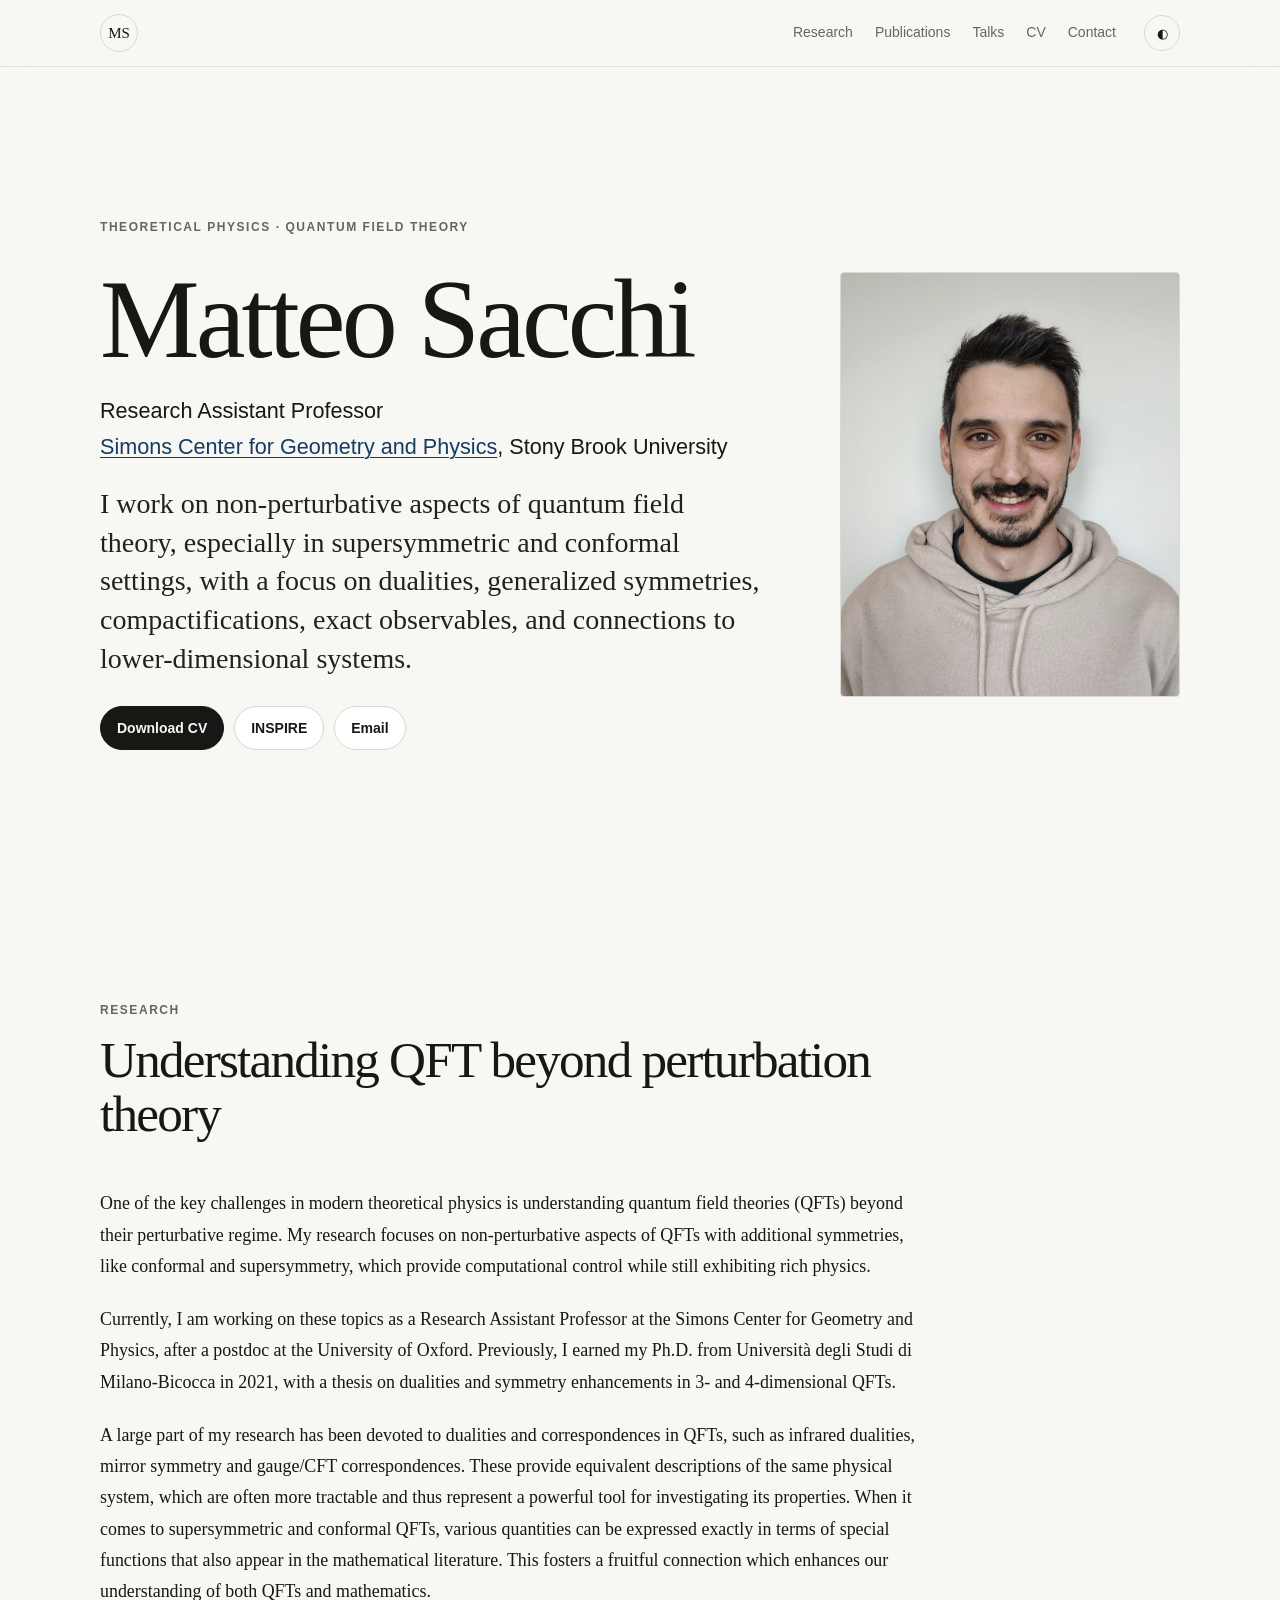
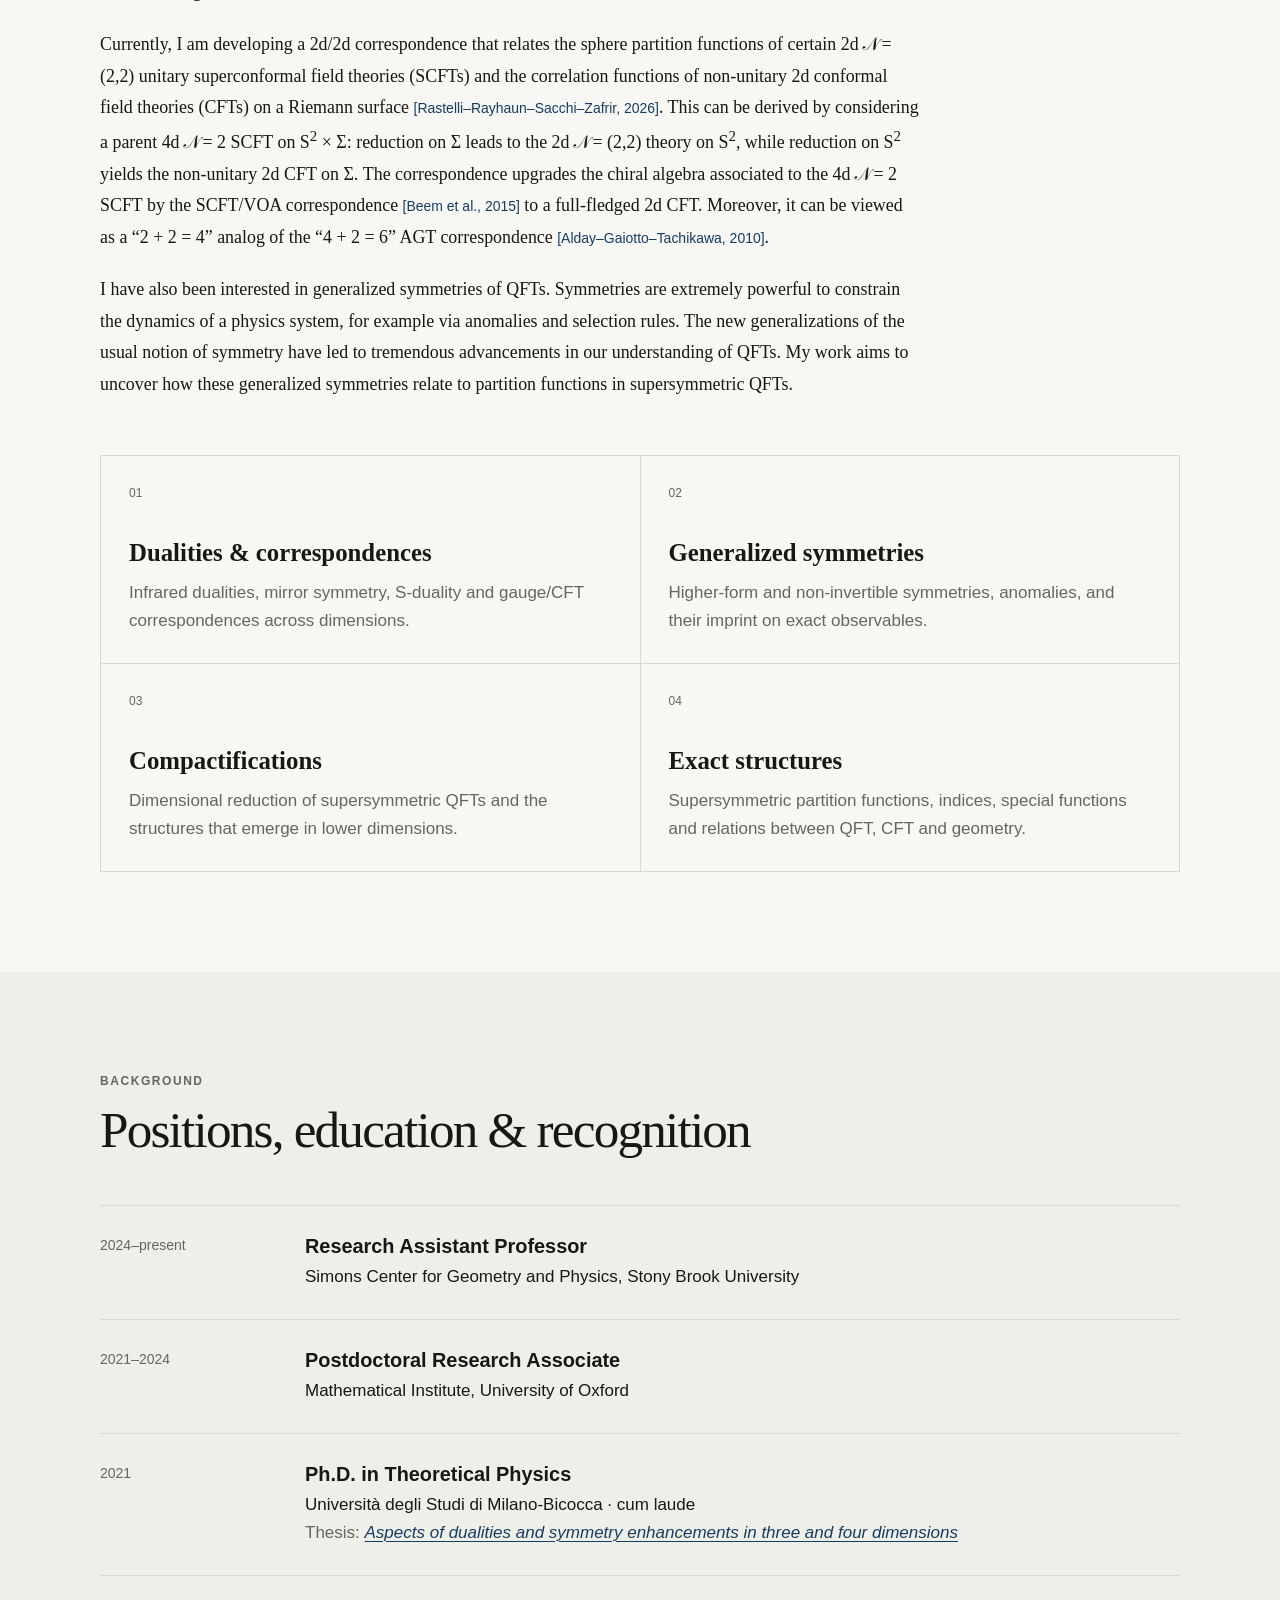
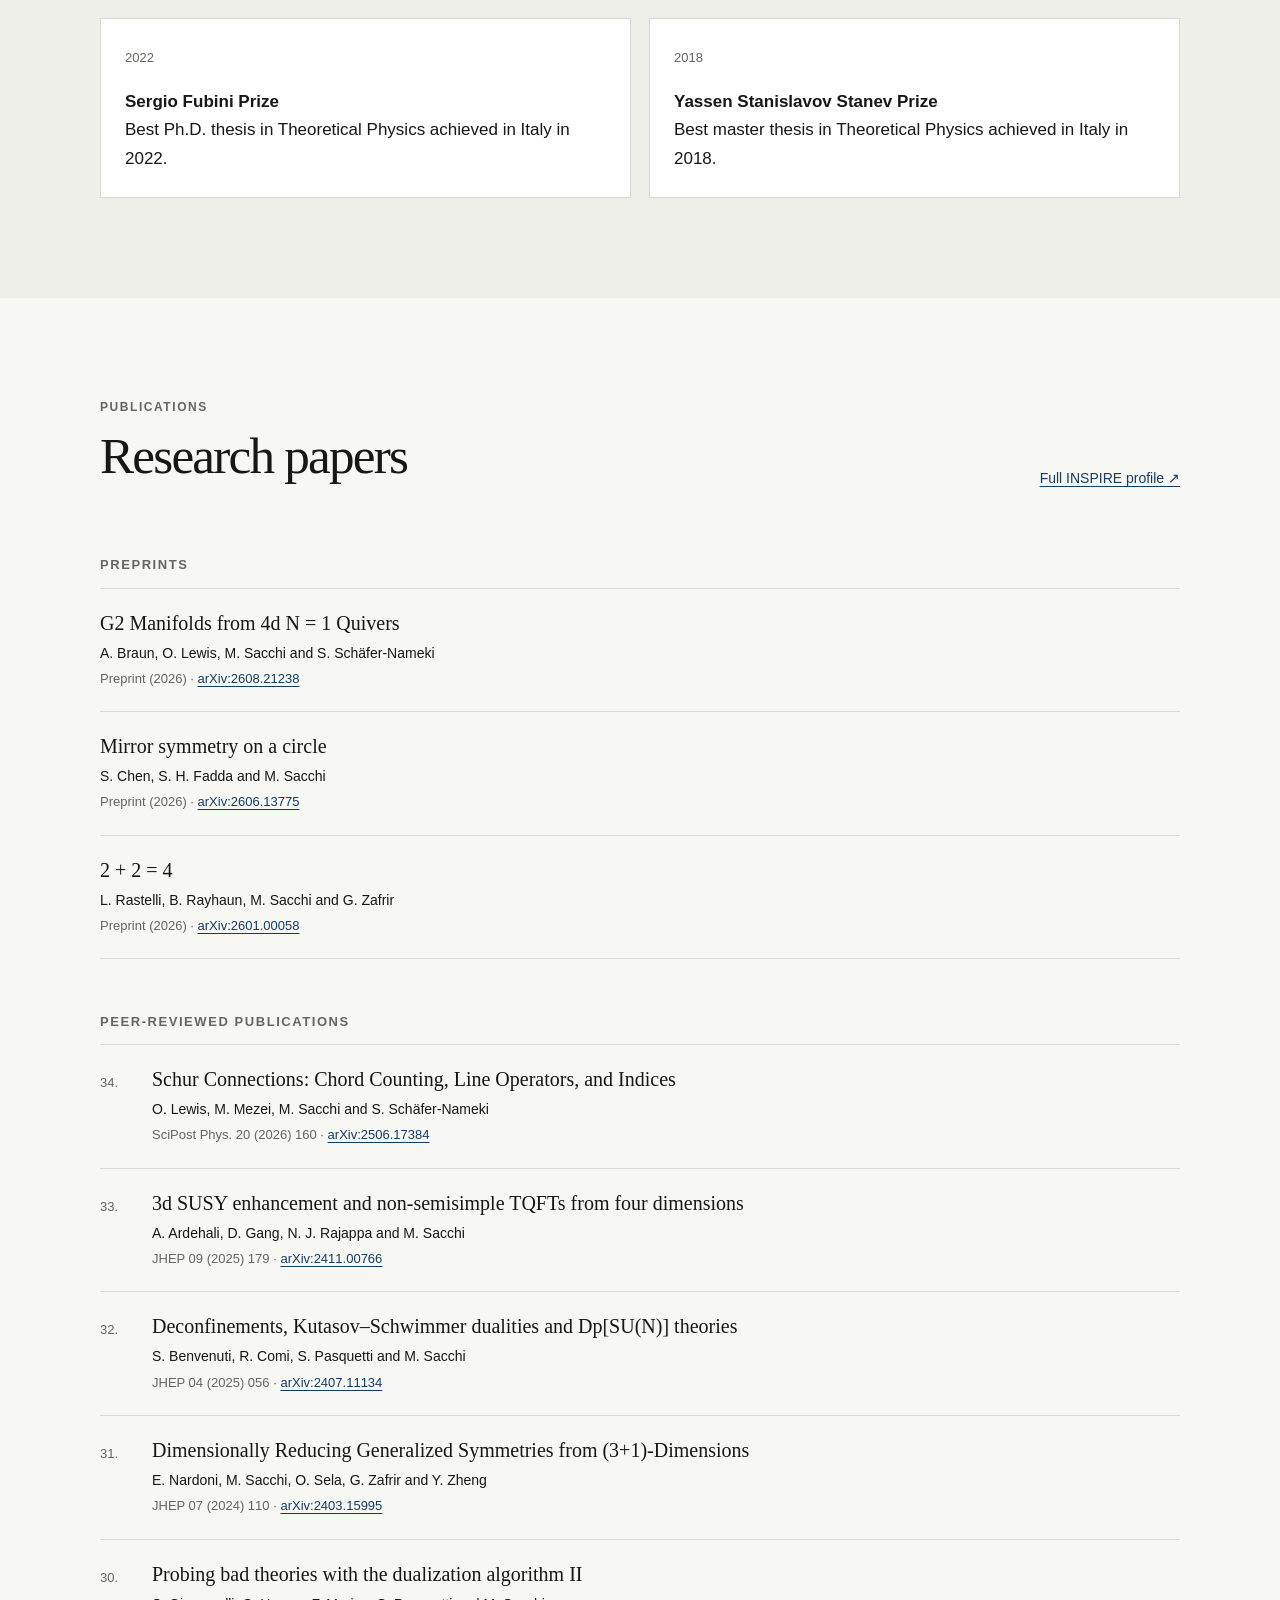
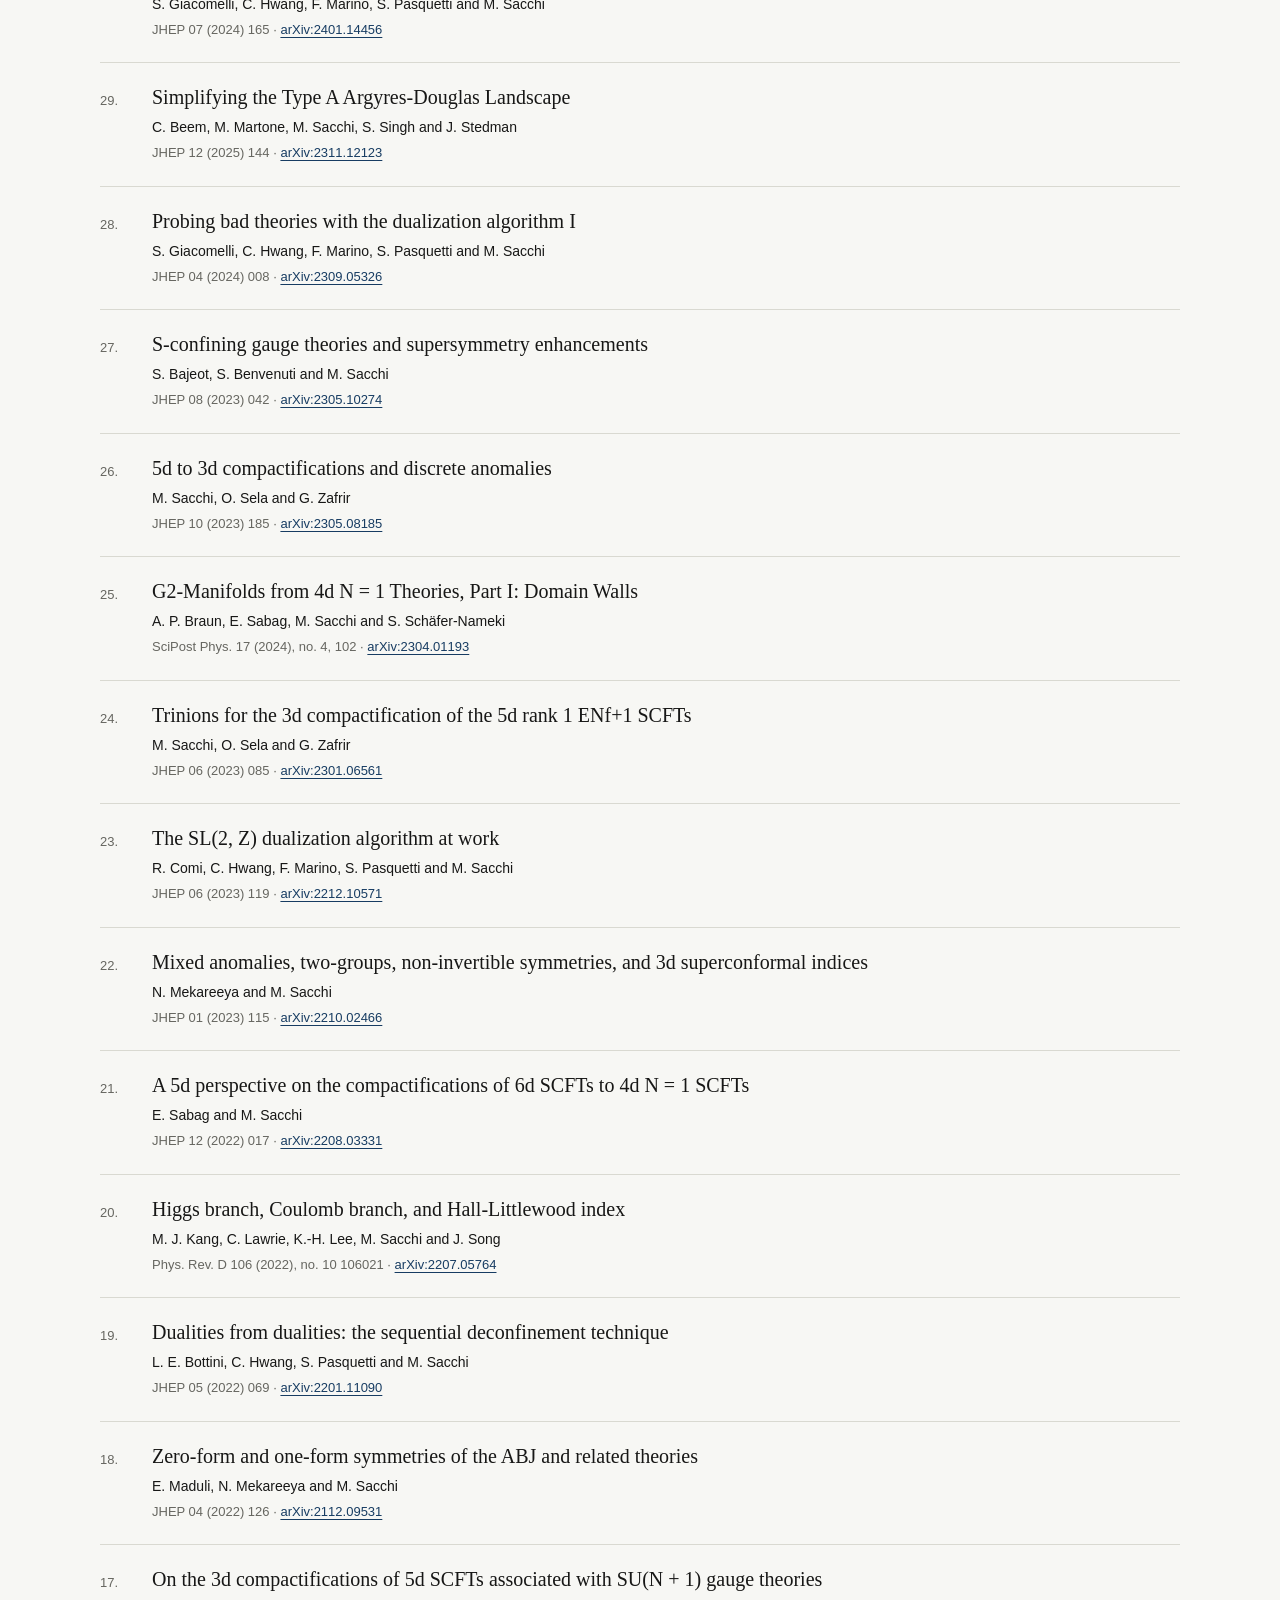
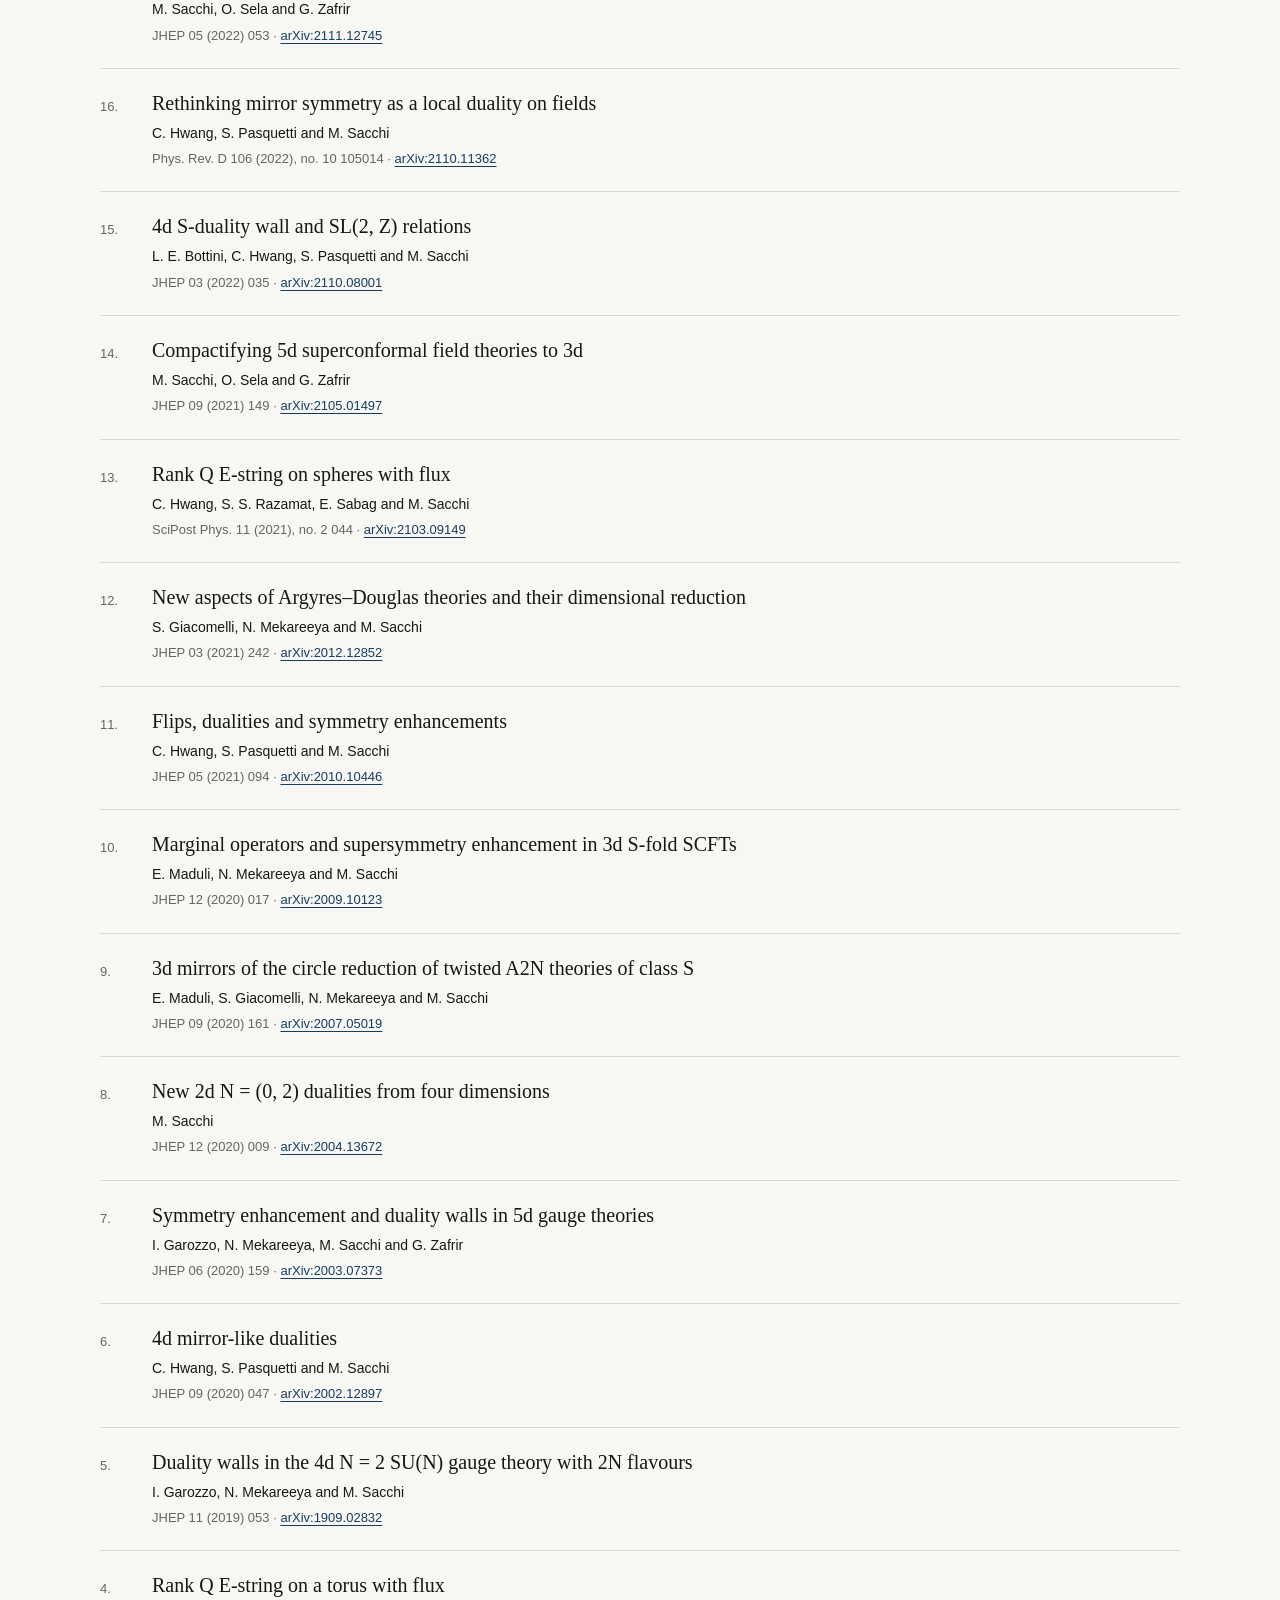
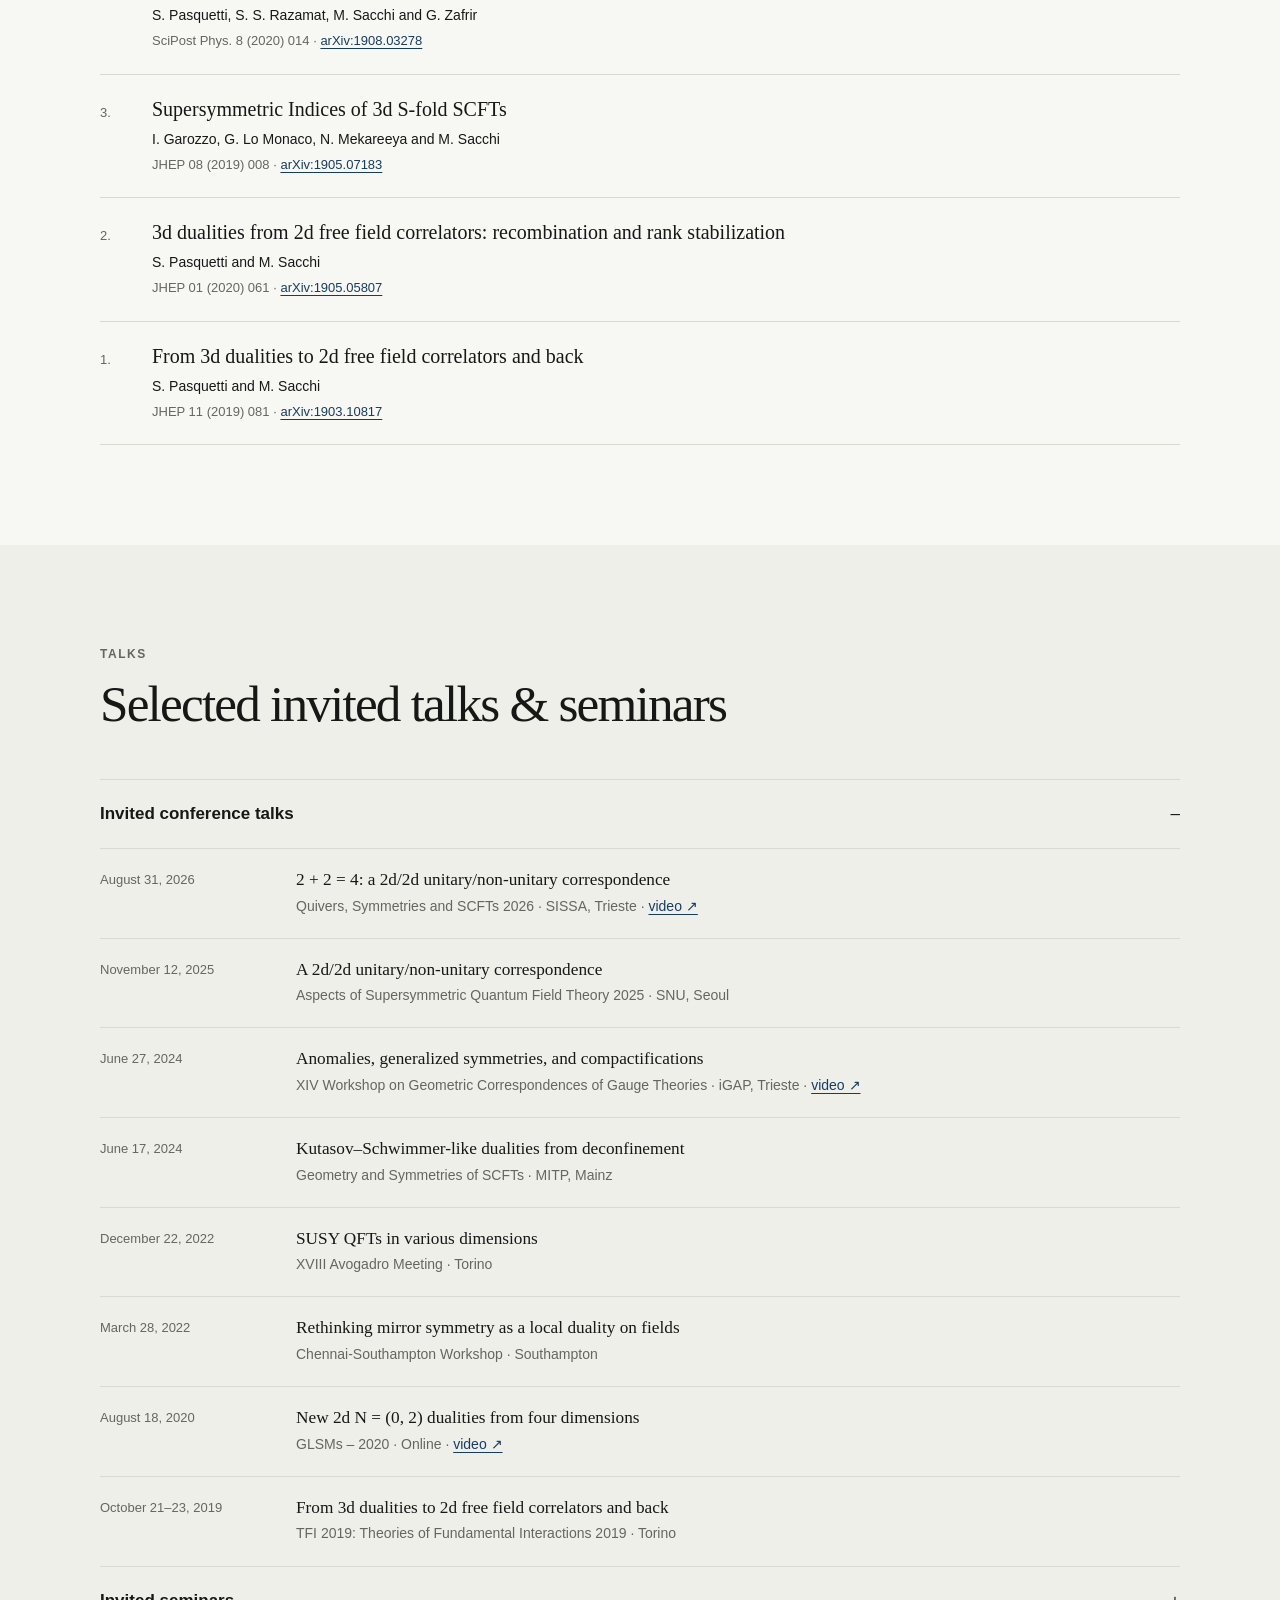
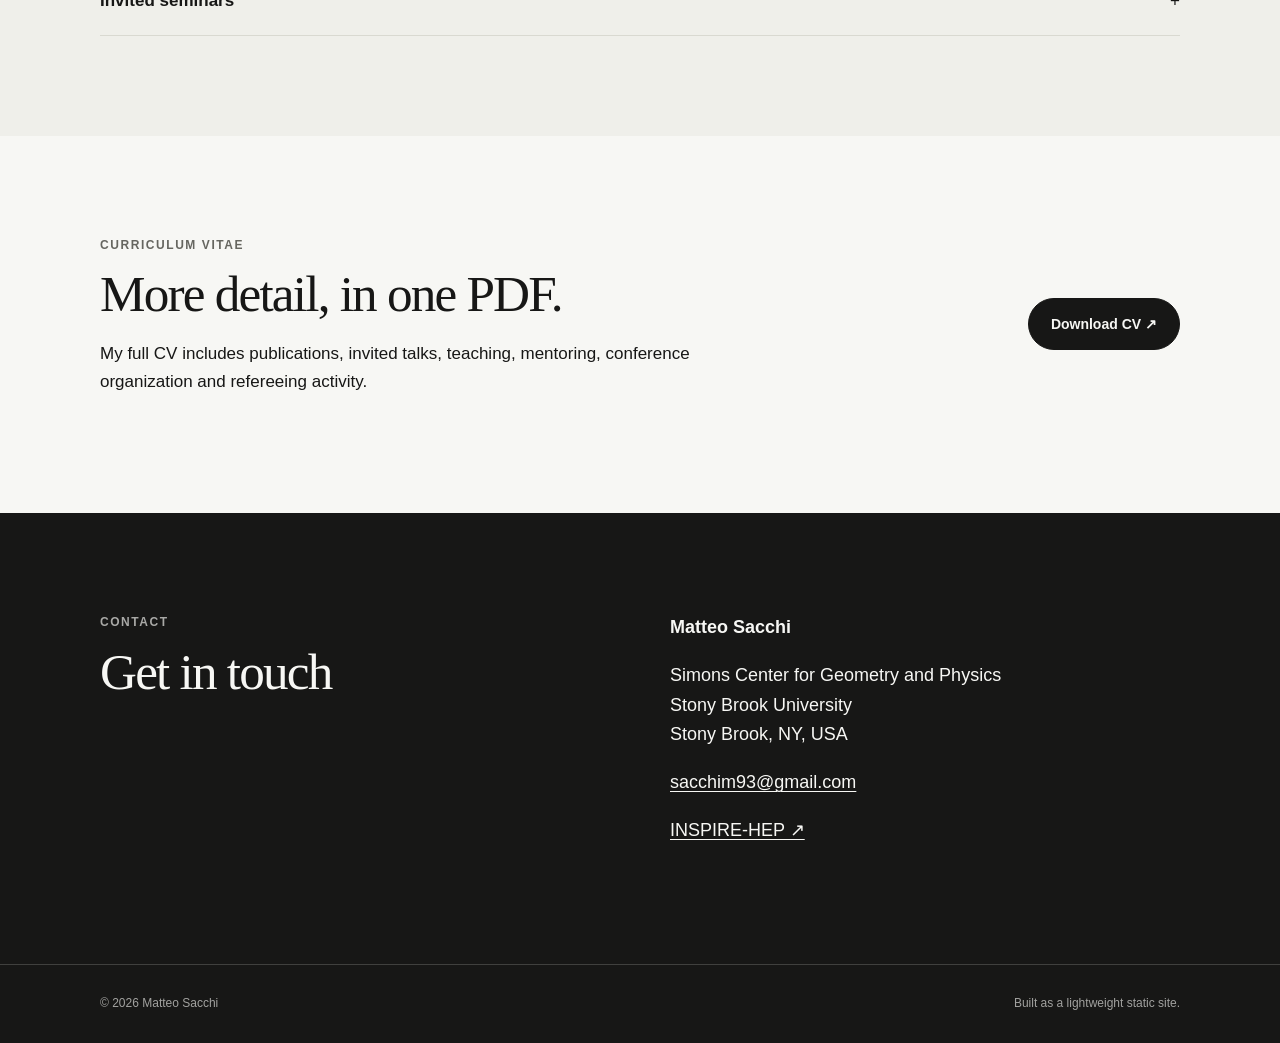
==== index.html @ aa6cbbdb "Initial website" ====
<!doctype html>
<html lang="en">
<head>
  <meta charset="utf-8">
  <meta name="viewport" content="width=device-width, initial-scale=1">
  <meta name="description" content="Matteo Sacchi — theoretical physicist working on supersymmetric quantum field theory, dualities, generalized symmetries, compactifications and exact observables.">
  <meta name="author" content="Matteo Sacchi">
  <meta name="color-scheme" content="light dark">
  <title>Matteo Sacchi — Theoretical Physics</title>
  <link rel="stylesheet" href="styles.css">
</head>
<body>
  <header class="site-header">
    <div class="nav-wrap">
      <a class="brand" href="#top" aria-label="Matteo Sacchi home">MS</a>
      <nav aria-label="Main navigation">
        <a href="#research">Research</a>
        <a href="#publications">Publications</a>
        <a href="#talks">Talks</a>
        <a href="#cv">CV</a>
        <a href="#contact">Contact</a>
      </nav>
      <button class="theme-toggle" id="theme-toggle" aria-label="Toggle color theme" title="Toggle color theme">◐</button>
    </div>
  </header>

  <main id="top">
    <section class="hero container">
      <div class="hero-copy">
        <div class="eyebrow">Theoretical Physics · Quantum Field Theory</div>
        <h1>Matteo Sacchi</h1>
        <p class="hero-role">Research Assistant Professor<br>
          <a href="https://scgp.stonybrook.edu/" target="_blank" rel="noopener">Simons Center for Geometry and Physics</a>,
          Stony Brook University
        </p>
        <p class="hero-intro">
          I work on non-perturbative aspects of quantum field theory, especially in supersymmetric and conformal settings,
          with a focus on dualities, generalized symmetries, compactifications, exact observables, and connections to
          lower-dimensional systems.
        </p>
        <div class="hero-links">
          <a class="button primary" href="Matteo_Sacchi_CV.pdf">Download CV</a>
          <a class="button" href="https://inspirehep.net/authors/1727152" target="_blank" rel="noopener">INSPIRE</a>
          <a class="button" href="mailto:sacchim93@gmail.com">Email</a>
        </div>
      </div>
      <figure class="hero-portrait">
        <img src="matteo-sacchi.jpg" alt="Portrait of Matteo Sacchi">
      </figure>
    </section>

    <section id="research" class="section container">
      <div class="section-heading">
        <p class="kicker">Research</p>
        <h2>Understanding QFT beyond perturbation theory</h2>
      </div>

      <div class="research-statement prose">
        <p>
          One of the key challenges in modern theoretical physics is understanding quantum field theories (QFTs)
          beyond their perturbative regime. My research focuses on non-perturbative aspects of QFTs with additional
          symmetries, like conformal and supersymmetry, which provide computational control while still exhibiting rich physics.
        </p>
        <p>
          Currently, I am working on these topics as a Research Assistant Professor at the Simons Center for Geometry
          and Physics, after a postdoc at the University of Oxford. Previously, I earned my Ph.D. from Università degli
          Studi di Milano-Bicocca in 2021, with a thesis on dualities and symmetry enhancements in 3- and 4-dimensional QFTs.
        </p>
        <p>
          A large part of my research has been devoted to dualities and correspondences in QFTs, such as infrared
          dualities, mirror symmetry and gauge/CFT correspondences. These provide equivalent descriptions of the same
          physical system, which are often more tractable and thus represent a powerful tool for investigating its
          properties. When it comes to supersymmetric and conformal QFTs, various quantities can be expressed exactly
          in terms of special functions that also appear in the mathematical literature. This fosters a fruitful
          connection which enhances our understanding of both QFTs and mathematics.
        </p>
        <p>
          Currently, I am developing a 2d/2d correspondence that relates the sphere partition functions of certain
          2d 𝒩 = (2,2) unitary superconformal field theories (SCFTs) and the correlation functions of non-unitary 2d
          conformal field theories (CFTs) on a Riemann surface
          <a class="citation" href="https://arxiv.org/abs/2601.00058" target="_blank" rel="noopener">[Rastelli–Rayhaun–Sacchi–Zafrir, 2026]</a>.
          This can be derived by considering a parent 4d 𝒩 = 2 SCFT on S<sup>2</sup> × Σ: reduction on Σ leads to the
          2d 𝒩 = (2,2) theory on S<sup>2</sup>, while reduction on S<sup>2</sup> yields the non-unitary 2d CFT on Σ.
          The correspondence upgrades the chiral algebra associated to the 4d 𝒩 = 2 SCFT by the SCFT/VOA correspondence
          <a class="citation" href="https://arxiv.org/abs/1312.5344" target="_blank" rel="noopener">[Beem et al., 2015]</a>
          to a full-fledged 2d CFT. Moreover, it can be viewed as a “2 + 2 = 4” analog of the “4 + 2 = 6” AGT correspondence
          <a class="citation" href="https://arxiv.org/abs/0906.3219" target="_blank" rel="noopener">[Alday–Gaiotto–Tachikawa, 2010]</a>.
        </p>
        <p>
          I have also been interested in generalized symmetries of QFTs. Symmetries are extremely powerful
          to constrain the dynamics of a physics system, for example via anomalies and selection rules. The new
          generalizations of the usual notion of symmetry have led to tremendous advancements in our understanding of
          QFTs. My work aims to uncover how these generalized symmetries relate to partition functions in supersymmetric QFTs.
        </p>
      </div>

      <div class="topic-grid">
        <article class="topic">
          <span class="topic-index">01</span>
          <h3>Dualities & correspondences</h3>
          <p>Infrared dualities, mirror symmetry, S-duality and gauge/CFT correspondences across dimensions.</p>
        </article>
        <article class="topic">
          <span class="topic-index">02</span>
          <h3>Generalized symmetries</h3>
          <p>Higher-form and non-invertible symmetries, anomalies, and their imprint on exact observables.</p>
        </article>
        <article class="topic">
          <span class="topic-index">03</span>
          <h3>Compactifications</h3>
          <p>Dimensional reduction of supersymmetric QFTs and the structures that emerge in lower dimensions.</p>
        </article>
        <article class="topic">
          <span class="topic-index">04</span>
          <h3>Exact structures</h3>
          <p>Supersymmetric partition functions, indices, special functions and relations between QFT, CFT and geometry.</p>
        </article>
      </div>
    </section>

    <section class="section alt">
      <div class="container">
        <div class="section-heading">
          <p class="kicker">Background</p>
          <h2>Positions, education & recognition</h2>
        </div>

        <div class="timeline">
          <article class="timeline-item">
            <div class="timeline-year">2024–present</div>
            <div>
              <h3>Research Assistant Professor</h3>
              <p>Simons Center for Geometry and Physics, Stony Brook University</p>
            </div>
          </article>
          <article class="timeline-item">
            <div class="timeline-year">2021–2024</div>
            <div>
              <h3>Postdoctoral Research Associate</h3>
              <p>Mathematical Institute, University of Oxford</p>
            </div>
          </article>
          <article class="timeline-item">
            <div class="timeline-year">2021</div>
            <div>
              <h3>Ph.D. in Theoretical Physics</h3>
              <p>Università degli Studi di Milano-Bicocca · cum laude</p>
              <p class="muted">Thesis: <a href="https://boa.unimib.it/handle/10281/364170" target="_blank" rel="noopener"><em>Aspects of dualities and symmetry enhancements in three and four dimensions</em></a></p>
            </div>
          </article>
        </div>

        <div class="awards">
          <article>
            <span>2022</span>
            <p><strong>Sergio Fubini Prize</strong><br>Best Ph.D. thesis in Theoretical Physics achieved in Italy in 2022.</p>
          </article>
          <article>
            <span>2018</span>
            <p><strong>Yassen Stanislavov Stanev Prize</strong><br>Best master thesis in Theoretical Physics achieved in Italy in 2018.</p>
          </article>
        </div>
      </div>
    </section>

    <section id="publications" class="section container">
      <div class="section-heading row-heading">
        <div>
          <p class="kicker">Publications</p>
          <h2>Research papers</h2>
        </div>
        <a class="text-link" href="https://inspirehep.net/authors/1727152" target="_blank" rel="noopener">Full INSPIRE profile ↗</a>
      </div>

      <h3 class="group-title">Preprints</h3>
      <div class="publication-list preprints">
        
        <article class="publication">
          
          <div class="pub-body">
            <h3><a href="https://arxiv.org/abs/2608.21238" target="_blank" rel="noopener">G2 Manifolds from 4d N = 1 Quivers</a></h3>
            <p class="authors">A. Braun, O. Lewis, M. Sacchi and S. Schäfer-Nameki</p>
            <p class="pub-meta">Preprint (2026) · <a href="https://arxiv.org/abs/2608.21238" target="_blank" rel="noopener">arXiv:2608.21238</a></p>
          </div>
        </article>

        <article class="publication">
          
          <div class="pub-body">
            <h3><a href="https://arxiv.org/abs/2606.13775" target="_blank" rel="noopener">Mirror symmetry on a circle</a></h3>
            <p class="authors">S. Chen, S. H. Fadda and M. Sacchi</p>
            <p class="pub-meta">Preprint (2026) · <a href="https://arxiv.org/abs/2606.13775" target="_blank" rel="noopener">arXiv:2606.13775</a></p>
          </div>
        </article>

        <article class="publication">
          
          <div class="pub-body">
            <h3><a href="https://arxiv.org/abs/2601.00058" target="_blank" rel="noopener">2 + 2 = 4</a></h3>
            <p class="authors">L. Rastelli, B. Rayhaun, M. Sacchi and G. Zafrir</p>
            <p class="pub-meta">Preprint (2026) · <a href="https://arxiv.org/abs/2601.00058" target="_blank" rel="noopener">arXiv:2601.00058</a></p>
          </div>
        </article>
      </div>

      <h3 class="group-title">Peer-reviewed publications</h3>
      <div class="publication-list">
        
        <article class="publication">
          <span class="pub-number">34.</span>
          <div class="pub-body">
            <h3><a href="https://arxiv.org/abs/2506.17384" target="_blank" rel="noopener">Schur Connections: Chord Counting, Line Operators, and Indices</a></h3>
            <p class="authors">O. Lewis, M. Mezei, M. Sacchi and S. Schäfer-Nameki</p>
            <p class="pub-meta">SciPost Phys. 20 (2026) 160 · <a href="https://arxiv.org/abs/2506.17384" target="_blank" rel="noopener">arXiv:2506.17384</a></p>
          </div>
        </article>

        <article class="publication">
          <span class="pub-number">33.</span>
          <div class="pub-body">
            <h3><a href="https://arxiv.org/abs/2411.00766" target="_blank" rel="noopener">3d SUSY enhancement and non-semisimple TQFTs from four dimensions</a></h3>
            <p class="authors">A. Ardehali, D. Gang, N. J. Rajappa and M. Sacchi</p>
            <p class="pub-meta">JHEP 09 (2025) 179 · <a href="https://arxiv.org/abs/2411.00766" target="_blank" rel="noopener">arXiv:2411.00766</a></p>
          </div>
        </article>

        <article class="publication">
          <span class="pub-number">32.</span>
          <div class="pub-body">
            <h3><a href="https://arxiv.org/abs/2407.11134" target="_blank" rel="noopener">Deconfinements, Kutasov–Schwimmer dualities and Dp[SU(N)] theories</a></h3>
            <p class="authors">S. Benvenuti, R. Comi, S. Pasquetti and M. Sacchi</p>
            <p class="pub-meta">JHEP 04 (2025) 056 · <a href="https://arxiv.org/abs/2407.11134" target="_blank" rel="noopener">arXiv:2407.11134</a></p>
          </div>
        </article>

        <article class="publication">
          <span class="pub-number">31.</span>
          <div class="pub-body">
            <h3><a href="https://arxiv.org/abs/2403.15995" target="_blank" rel="noopener">Dimensionally Reducing Generalized Symmetries from (3+1)-Dimensions</a></h3>
            <p class="authors">E. Nardoni, M. Sacchi, O. Sela, G. Zafrir and Y. Zheng</p>
            <p class="pub-meta">JHEP 07 (2024) 110 · <a href="https://arxiv.org/abs/2403.15995" target="_blank" rel="noopener">arXiv:2403.15995</a></p>
          </div>
        </article>

        <article class="publication">
          <span class="pub-number">30.</span>
          <div class="pub-body">
            <h3><a href="https://arxiv.org/abs/2401.14456" target="_blank" rel="noopener">Probing bad theories with the dualization algorithm II</a></h3>
            <p class="authors">S. Giacomelli, C. Hwang, F. Marino, S. Pasquetti and M. Sacchi</p>
            <p class="pub-meta">JHEP 07 (2024) 165 · <a href="https://arxiv.org/abs/2401.14456" target="_blank" rel="noopener">arXiv:2401.14456</a></p>
          </div>
        </article>

        <article class="publication">
          <span class="pub-number">29.</span>
          <div class="pub-body">
            <h3><a href="https://arxiv.org/abs/2311.12123" target="_blank" rel="noopener">Simplifying the Type A Argyres-Douglas Landscape</a></h3>
            <p class="authors">C. Beem, M. Martone, M. Sacchi, S. Singh and J. Stedman</p>
            <p class="pub-meta">JHEP 12 (2025) 144 · <a href="https://arxiv.org/abs/2311.12123" target="_blank" rel="noopener">arXiv:2311.12123</a></p>
          </div>
        </article>

        <article class="publication">
          <span class="pub-number">28.</span>
          <div class="pub-body">
            <h3><a href="https://arxiv.org/abs/2309.05326" target="_blank" rel="noopener">Probing bad theories with the dualization algorithm I</a></h3>
            <p class="authors">S. Giacomelli, C. Hwang, F. Marino, S. Pasquetti and M. Sacchi</p>
            <p class="pub-meta">JHEP 04 (2024) 008 · <a href="https://arxiv.org/abs/2309.05326" target="_blank" rel="noopener">arXiv:2309.05326</a></p>
          </div>
        </article>

        <article class="publication">
          <span class="pub-number">27.</span>
          <div class="pub-body">
            <h3><a href="https://arxiv.org/abs/2305.10274" target="_blank" rel="noopener">S-confining gauge theories and supersymmetry enhancements</a></h3>
            <p class="authors">S. Bajeot, S. Benvenuti and M. Sacchi</p>
            <p class="pub-meta">JHEP 08 (2023) 042 · <a href="https://arxiv.org/abs/2305.10274" target="_blank" rel="noopener">arXiv:2305.10274</a></p>
          </div>
        </article>

        <article class="publication">
          <span class="pub-number">26.</span>
          <div class="pub-body">
            <h3><a href="https://arxiv.org/abs/2305.08185" target="_blank" rel="noopener">5d to 3d compactifications and discrete anomalies</a></h3>
            <p class="authors">M. Sacchi, O. Sela and G. Zafrir</p>
            <p class="pub-meta">JHEP 10 (2023) 185 · <a href="https://arxiv.org/abs/2305.08185" target="_blank" rel="noopener">arXiv:2305.08185</a></p>
          </div>
        </article>

        <article class="publication">
          <span class="pub-number">25.</span>
          <div class="pub-body">
            <h3><a href="https://arxiv.org/abs/2304.01193" target="_blank" rel="noopener">G2-Manifolds from 4d N = 1 Theories, Part I: Domain Walls</a></h3>
            <p class="authors">A. P. Braun, E. Sabag, M. Sacchi and S. Schäfer-Nameki</p>
            <p class="pub-meta">SciPost Phys. 17 (2024), no. 4, 102 · <a href="https://arxiv.org/abs/2304.01193" target="_blank" rel="noopener">arXiv:2304.01193</a></p>
          </div>
        </article>

        <article class="publication">
          <span class="pub-number">24.</span>
          <div class="pub-body">
            <h3><a href="https://arxiv.org/abs/2301.06561" target="_blank" rel="noopener">Trinions for the 3d compactification of the 5d rank 1 ENf+1 SCFTs</a></h3>
            <p class="authors">M. Sacchi, O. Sela and G. Zafrir</p>
            <p class="pub-meta">JHEP 06 (2023) 085 · <a href="https://arxiv.org/abs/2301.06561" target="_blank" rel="noopener">arXiv:2301.06561</a></p>
          </div>
        </article>

        <article class="publication">
          <span class="pub-number">23.</span>
          <div class="pub-body">
            <h3><a href="https://arxiv.org/abs/2212.10571" target="_blank" rel="noopener">The SL(2, Z) dualization algorithm at work</a></h3>
            <p class="authors">R. Comi, C. Hwang, F. Marino, S. Pasquetti and M. Sacchi</p>
            <p class="pub-meta">JHEP 06 (2023) 119 · <a href="https://arxiv.org/abs/2212.10571" target="_blank" rel="noopener">arXiv:2212.10571</a></p>
          </div>
        </article>

        <article class="publication">
          <span class="pub-number">22.</span>
          <div class="pub-body">
            <h3><a href="https://arxiv.org/abs/2210.02466" target="_blank" rel="noopener">Mixed anomalies, two-groups, non-invertible symmetries, and 3d superconformal indices</a></h3>
            <p class="authors">N. Mekareeya and M. Sacchi</p>
            <p class="pub-meta">JHEP 01 (2023) 115 · <a href="https://arxiv.org/abs/2210.02466" target="_blank" rel="noopener">arXiv:2210.02466</a></p>
          </div>
        </article>

        <article class="publication">
          <span class="pub-number">21.</span>
          <div class="pub-body">
            <h3><a href="https://arxiv.org/abs/2208.03331" target="_blank" rel="noopener">A 5d perspective on the compactifications of 6d SCFTs to 4d N = 1 SCFTs</a></h3>
            <p class="authors">E. Sabag and M. Sacchi</p>
            <p class="pub-meta">JHEP 12 (2022) 017 · <a href="https://arxiv.org/abs/2208.03331" target="_blank" rel="noopener">arXiv:2208.03331</a></p>
          </div>
        </article>

        <article class="publication">
          <span class="pub-number">20.</span>
          <div class="pub-body">
            <h3><a href="https://arxiv.org/abs/2207.05764" target="_blank" rel="noopener">Higgs branch, Coulomb branch, and Hall-Littlewood index</a></h3>
            <p class="authors">M. J. Kang, C. Lawrie, K.-H. Lee, M. Sacchi and J. Song</p>
            <p class="pub-meta">Phys. Rev. D 106 (2022), no. 10 106021 · <a href="https://arxiv.org/abs/2207.05764" target="_blank" rel="noopener">arXiv:2207.05764</a></p>
          </div>
        </article>

        <article class="publication">
          <span class="pub-number">19.</span>
          <div class="pub-body">
            <h3><a href="https://arxiv.org/abs/2201.11090" target="_blank" rel="noopener">Dualities from dualities: the sequential deconfinement technique</a></h3>
            <p class="authors">L. E. Bottini, C. Hwang, S. Pasquetti and M. Sacchi</p>
            <p class="pub-meta">JHEP 05 (2022) 069 · <a href="https://arxiv.org/abs/2201.11090" target="_blank" rel="noopener">arXiv:2201.11090</a></p>
          </div>
        </article>

        <article class="publication">
          <span class="pub-number">18.</span>
          <div class="pub-body">
            <h3><a href="https://arxiv.org/abs/2112.09531" target="_blank" rel="noopener">Zero-form and one-form symmetries of the ABJ and related theories</a></h3>
            <p class="authors">E. Maduli, N. Mekareeya and M. Sacchi</p>
            <p class="pub-meta">JHEP 04 (2022) 126 · <a href="https://arxiv.org/abs/2112.09531" target="_blank" rel="noopener">arXiv:2112.09531</a></p>
          </div>
        </article>

        <article class="publication">
          <span class="pub-number">17.</span>
          <div class="pub-body">
            <h3><a href="https://arxiv.org/abs/2111.12745" target="_blank" rel="noopener">On the 3d compactifications of 5d SCFTs associated with SU(N + 1) gauge theories</a></h3>
            <p class="authors">M. Sacchi, O. Sela and G. Zafrir</p>
            <p class="pub-meta">JHEP 05 (2022) 053 · <a href="https://arxiv.org/abs/2111.12745" target="_blank" rel="noopener">arXiv:2111.12745</a></p>
          </div>
        </article>

        <article class="publication">
          <span class="pub-number">16.</span>
          <div class="pub-body">
            <h3><a href="https://arxiv.org/abs/2110.11362" target="_blank" rel="noopener">Rethinking mirror symmetry as a local duality on fields</a></h3>
            <p class="authors">C. Hwang, S. Pasquetti and M. Sacchi</p>
            <p class="pub-meta">Phys. Rev. D 106 (2022), no. 10 105014 · <a href="https://arxiv.org/abs/2110.11362" target="_blank" rel="noopener">arXiv:2110.11362</a></p>
          </div>
        </article>

        <article class="publication">
          <span class="pub-number">15.</span>
          <div class="pub-body">
            <h3><a href="https://arxiv.org/abs/2110.08001" target="_blank" rel="noopener">4d S-duality wall and SL(2, Z) relations</a></h3>
            <p class="authors">L. E. Bottini, C. Hwang, S. Pasquetti and M. Sacchi</p>
            <p class="pub-meta">JHEP 03 (2022) 035 · <a href="https://arxiv.org/abs/2110.08001" target="_blank" rel="noopener">arXiv:2110.08001</a></p>
          </div>
        </article>

        <article class="publication">
          <span class="pub-number">14.</span>
          <div class="pub-body">
            <h3><a href="https://arxiv.org/abs/2105.01497" target="_blank" rel="noopener">Compactifying 5d superconformal field theories to 3d</a></h3>
            <p class="authors">M. Sacchi, O. Sela and G. Zafrir</p>
            <p class="pub-meta">JHEP 09 (2021) 149 · <a href="https://arxiv.org/abs/2105.01497" target="_blank" rel="noopener">arXiv:2105.01497</a></p>
          </div>
        </article>

        <article class="publication">
          <span class="pub-number">13.</span>
          <div class="pub-body">
            <h3><a href="https://arxiv.org/abs/2103.09149" target="_blank" rel="noopener">Rank Q E-string on spheres with flux</a></h3>
            <p class="authors">C. Hwang, S. S. Razamat, E. Sabag and M. Sacchi</p>
            <p class="pub-meta">SciPost Phys. 11 (2021), no. 2 044 · <a href="https://arxiv.org/abs/2103.09149" target="_blank" rel="noopener">arXiv:2103.09149</a></p>
          </div>
        </article>

        <article class="publication">
          <span class="pub-number">12.</span>
          <div class="pub-body">
            <h3><a href="https://arxiv.org/abs/2012.12852" target="_blank" rel="noopener">New aspects of Argyres–Douglas theories and their dimensional reduction</a></h3>
            <p class="authors">S. Giacomelli, N. Mekareeya and M. Sacchi</p>
            <p class="pub-meta">JHEP 03 (2021) 242 · <a href="https://arxiv.org/abs/2012.12852" target="_blank" rel="noopener">arXiv:2012.12852</a></p>
          </div>
        </article>

        <article class="publication">
          <span class="pub-number">11.</span>
          <div class="pub-body">
            <h3><a href="https://arxiv.org/abs/2010.10446" target="_blank" rel="noopener">Flips, dualities and symmetry enhancements</a></h3>
            <p class="authors">C. Hwang, S. Pasquetti and M. Sacchi</p>
            <p class="pub-meta">JHEP 05 (2021) 094 · <a href="https://arxiv.org/abs/2010.10446" target="_blank" rel="noopener">arXiv:2010.10446</a></p>
          </div>
        </article>

        <article class="publication">
          <span class="pub-number">10.</span>
          <div class="pub-body">
            <h3><a href="https://arxiv.org/abs/2009.10123" target="_blank" rel="noopener">Marginal operators and supersymmetry enhancement in 3d S-fold SCFTs</a></h3>
            <p class="authors">E. Maduli, N. Mekareeya and M. Sacchi</p>
            <p class="pub-meta">JHEP 12 (2020) 017 · <a href="https://arxiv.org/abs/2009.10123" target="_blank" rel="noopener">arXiv:2009.10123</a></p>
          </div>
        </article>

        <article class="publication">
          <span class="pub-number">9.</span>
          <div class="pub-body">
            <h3><a href="https://arxiv.org/abs/2007.05019" target="_blank" rel="noopener">3d mirrors of the circle reduction of twisted A2N theories of class S</a></h3>
            <p class="authors">E. Maduli, S. Giacomelli, N. Mekareeya and M. Sacchi</p>
            <p class="pub-meta">JHEP 09 (2020) 161 · <a href="https://arxiv.org/abs/2007.05019" target="_blank" rel="noopener">arXiv:2007.05019</a></p>
          </div>
        </article>

        <article class="publication">
          <span class="pub-number">8.</span>
          <div class="pub-body">
            <h3><a href="https://arxiv.org/abs/2004.13672" target="_blank" rel="noopener">New 2d N = (0, 2) dualities from four dimensions</a></h3>
            <p class="authors">M. Sacchi</p>
            <p class="pub-meta">JHEP 12 (2020) 009 · <a href="https://arxiv.org/abs/2004.13672" target="_blank" rel="noopener">arXiv:2004.13672</a></p>
          </div>
        </article>

        <article class="publication">
          <span class="pub-number">7.</span>
          <div class="pub-body">
            <h3><a href="https://arxiv.org/abs/2003.07373" target="_blank" rel="noopener">Symmetry enhancement and duality walls in 5d gauge theories</a></h3>
            <p class="authors">I. Garozzo, N. Mekareeya, M. Sacchi and G. Zafrir</p>
            <p class="pub-meta">JHEP 06 (2020) 159 · <a href="https://arxiv.org/abs/2003.07373" target="_blank" rel="noopener">arXiv:2003.07373</a></p>
          </div>
        </article>

        <article class="publication">
          <span class="pub-number">6.</span>
          <div class="pub-body">
            <h3><a href="https://arxiv.org/abs/2002.12897" target="_blank" rel="noopener">4d mirror-like dualities</a></h3>
            <p class="authors">C. Hwang, S. Pasquetti and M. Sacchi</p>
            <p class="pub-meta">JHEP 09 (2020) 047 · <a href="https://arxiv.org/abs/2002.12897" target="_blank" rel="noopener">arXiv:2002.12897</a></p>
          </div>
        </article>

        <article class="publication">
          <span class="pub-number">5.</span>
          <div class="pub-body">
            <h3><a href="https://arxiv.org/abs/1909.02832" target="_blank" rel="noopener">Duality walls in the 4d N = 2 SU(N) gauge theory with 2N flavours</a></h3>
            <p class="authors">I. Garozzo, N. Mekareeya and M. Sacchi</p>
            <p class="pub-meta">JHEP 11 (2019) 053 · <a href="https://arxiv.org/abs/1909.02832" target="_blank" rel="noopener">arXiv:1909.02832</a></p>
          </div>
        </article>

        <article class="publication">
          <span class="pub-number">4.</span>
          <div class="pub-body">
            <h3><a href="https://arxiv.org/abs/1908.03278" target="_blank" rel="noopener">Rank Q E-string on a torus with flux</a></h3>
            <p class="authors">S. Pasquetti, S. S. Razamat, M. Sacchi and G. Zafrir</p>
            <p class="pub-meta">SciPost Phys. 8 (2020) 014 · <a href="https://arxiv.org/abs/1908.03278" target="_blank" rel="noopener">arXiv:1908.03278</a></p>
          </div>
        </article>

        <article class="publication">
          <span class="pub-number">3.</span>
          <div class="pub-body">
            <h3><a href="https://arxiv.org/abs/1905.07183" target="_blank" rel="noopener">Supersymmetric Indices of 3d S-fold SCFTs</a></h3>
            <p class="authors">I. Garozzo, G. Lo Monaco, N. Mekareeya and M. Sacchi</p>
            <p class="pub-meta">JHEP 08 (2019) 008 · <a href="https://arxiv.org/abs/1905.07183" target="_blank" rel="noopener">arXiv:1905.07183</a></p>
          </div>
        </article>

        <article class="publication">
          <span class="pub-number">2.</span>
          <div class="pub-body">
            <h3><a href="https://arxiv.org/abs/1905.05807" target="_blank" rel="noopener">3d dualities from 2d free field correlators: recombination and rank stabilization</a></h3>
            <p class="authors">S. Pasquetti and M. Sacchi</p>
            <p class="pub-meta">JHEP 01 (2020) 061 · <a href="https://arxiv.org/abs/1905.05807" target="_blank" rel="noopener">arXiv:1905.05807</a></p>
          </div>
        </article>

        <article class="publication">
          <span class="pub-number">1.</span>
          <div class="pub-body">
            <h3><a href="https://arxiv.org/abs/1903.10817" target="_blank" rel="noopener">From 3d dualities to 2d free field correlators and back</a></h3>
            <p class="authors">S. Pasquetti and M. Sacchi</p>
            <p class="pub-meta">JHEP 11 (2019) 081 · <a href="https://arxiv.org/abs/1903.10817" target="_blank" rel="noopener">arXiv:1903.10817</a></p>
          </div>
        </article>
      </div>
    </section>

    <section id="talks" class="section alt">
      <div class="container">
        <div class="section-heading">
          <p class="kicker">Talks</p>
          <h2>Selected invited talks & seminars</h2>
        </div>

        <details open>
          <summary>Invited conference talks</summary>
          <div class="talk-list">
            
        <article class="talk">
          <div class="talk-date">August 31, 2026</div>
          <div>
            <h3>2 + 2 = 4: a 2d/2d unitary/non-unitary correspondence</h3>
            <p>Quivers, Symmetries and SCFTs 2026 · SISSA, Trieste · <a href="https://www.youtube.com/watch?v=wVlUnnNB7io" target="_blank" rel="noopener">video ↗</a></p>
          </div>
        </article>

        <article class="talk">
          <div class="talk-date">November 12, 2025</div>
          <div>
            <h3>A 2d/2d unitary/non-unitary correspondence</h3>
            <p>Aspects of Supersymmetric Quantum Field Theory 2025 · SNU, Seoul</p>
          </div>
        </article>

        <article class="talk">
          <div class="talk-date">June 27, 2024</div>
          <div>
            <h3>Anomalies, generalized symmetries, and compactifications</h3>
            <p>XIV Workshop on Geometric Correspondences of Gauge Theories · iGAP, Trieste · <a href="https://www.youtube.com/watch?v=vSzquvLcWEY&amp;t=15s" target="_blank" rel="noopener">video ↗</a></p>
          </div>
        </article>

        <article class="talk">
          <div class="talk-date">June 17, 2024</div>
          <div>
            <h3>Kutasov–Schwimmer-like dualities from deconfinement</h3>
            <p>Geometry and Symmetries of SCFTs · MITP, Mainz</p>
          </div>
        </article>

        <article class="talk">
          <div class="talk-date">December 22, 2022</div>
          <div>
            <h3>SUSY QFTs in various dimensions</h3>
            <p>XVIII Avogadro Meeting · Torino</p>
          </div>
        </article>

        <article class="talk">
          <div class="talk-date">March 28, 2022</div>
          <div>
            <h3>Rethinking mirror symmetry as a local duality on fields</h3>
            <p>Chennai-Southampton Workshop · Southampton</p>
          </div>
        </article>

        <article class="talk">
          <div class="talk-date">August 18, 2020</div>
          <div>
            <h3>New 2d N = (0, 2) dualities from four dimensions</h3>
            <p>GLSMs – 2020 · Online · <a href="https://www.youtube.com/watch?v=g9YLap9jab4" target="_blank" rel="noopener">video ↗</a></p>
          </div>
        </article>

        <article class="talk">
          <div class="talk-date">October 21–23, 2019</div>
          <div>
            <h3>From 3d dualities to 2d free field correlators and back</h3>
            <p>TFI 2019: Theories of Fundamental Interactions 2019 · Torino</p>
          </div>
        </article>
          </div>
        </details>

        <details>
          <summary>Invited seminars</summary>
          <div class="talk-list">
            
        <article class="talk">
          <div class="talk-date">May 8, 2026</div>
          <div>
            <h3>2 + 2 = 4: a 2d/2d unitary/non-unitary correspondence</h3>
            <p>City College of New York</p>
          </div>
        </article>

        <article class="talk">
          <div class="talk-date">February 3, 2026</div>
          <div>
            <h3>2 + 2 = 4: a 2d/2d unitary/non-unitary correspondence</h3>
            <p>Perimeter Institute · <a href="https://pirsa.org/26020031" target="_blank" rel="noopener">PIRSA ↗</a></p>
          </div>
        </article>

        <article class="talk">
          <div class="talk-date">June 27, 2025</div>
          <div>
            <h3>Chord diagrams for Schur indices</h3>
            <p>Università degli Studi di Milano-Bicocca</p>
          </div>
        </article>

        <article class="talk">
          <div class="talk-date">May 20, 2025</div>
          <div>
            <h3>Schur/q-oscillators correspondence: generalized chord diagrams and Toda chain</h3>
            <p>Interfaces of Physics and Mathematics, Simons Center for Geometry and Physics</p>
          </div>
        </article>

        <article class="talk">
          <div class="talk-date">May 17, 2024</div>
          <div>
            <h3>Symmetries, anomalies, and compactifications in QFT</h3>
            <p>University of Sheffield</p>
          </div>
        </article>

        <article class="talk">
          <div class="talk-date">April 19, 2024</div>
          <div>
            <h3>Anomalies, generalized symmetries, and compactifications</h3>
            <p>Quiver meetings (online) · <a href="https://www.youtube.com/watch?v=uQuXDbzbFPg&amp;t=8s" target="_blank" rel="noopener">video ↗</a></p>
          </div>
        </article>

        <article class="talk">
          <div class="talk-date">September 25, 2023</div>
          <div>
            <h3>Aspects of dualities and symmetry enhancements in three and four dimensions</h3>
            <p>INFN, Rome</p>
          </div>
        </article>

        <article class="talk">
          <div class="talk-date">June 19, 2023</div>
          <div>
            <h3>Discrete anomalies and generalized symmetries from 3d superconformal indices</h3>
            <p>DESY Hamburg</p>
          </div>
        </article>

        <article class="talk">
          <div class="talk-date">February 14, 2023</div>
          <div>
            <h3>Mixed anomalies and generalized symmetries from 3d superconformal indices</h3>
            <p>SISSA, Trieste</p>
          </div>
        </article>

        <article class="talk">
          <div class="talk-date">December 13, 2022</div>
          <div>
            <h3>Mixed anomalies and generalized symmetries from 3d superconformal indices</h3>
            <p>Birmingham</p>
          </div>
        </article>

        <article class="talk">
          <div class="talk-date">November 29, 2022</div>
          <div>
            <h3>Mixed anomalies and generalized symmetries from 3d superconformal indices</h3>
            <p>Neve Shalom</p>
          </div>
        </article>

        <article class="talk">
          <div class="talk-date">November 16, 2022</div>
          <div>
            <h3>Mixed anomalies and generalized symmetries from 3d superconformal indices</h3>
            <p>Imperial College London</p>
          </div>
        </article>

        <article class="talk">
          <div class="talk-date">June 6, 2022</div>
          <div>
            <h3>Compactifications of 6d SCFTs to 4d and duality domain walls in 5d gauge theories</h3>
            <p>Swansea</p>
          </div>
        </article>

        <article class="talk">
          <div class="talk-date">November 8, 2021</div>
          <div>
            <h3>4d S-walls and mirror symmetry as a local duality on fields</h3>
            <p>Oxford</p>
          </div>
        </article>

        <article class="talk">
          <div class="talk-date">August 26, 2020</div>
          <div>
            <h3>New dualities from dimensional reductions and uplifts</h3>
            <p>Strings and QFTs for Eurasian time zone (online) · <a href="https://www.youtube.com/watch?v=CionhRzBfTk&amp;t=7s" target="_blank" rel="noopener">video ↗</a></p>
          </div>
        </article>

        <article class="talk">
          <div class="talk-date">August 21, 2020</div>
          <div>
            <h3>3d mirrors of the circle reduction of twisted A2N theories of class S</h3>
            <p>Quiver meetings, Imperial College London (online)</p>
          </div>
        </article>

        <article class="talk">
          <div class="talk-date">February 19, 2020</div>
          <div>
            <h3>The E[USp(2N)] theory: E-string on tori and 4d mirror-like dualities</h3>
            <p>SISSA, Trieste</p>
          </div>
        </article>

        <article class="talk">
          <div class="talk-date">November 22, 2019</div>
          <div>
            <h3>Mirror Dualities in 3d and 2d Supersymmetric Gauge Theories</h3>
            <p>Stanev Prize ceremony, Roma Tor Vergata</p>
          </div>
        </article>
          </div>
        </details>
      </div>
    </section>

    <section id="cv" class="section container cv-section">
      <div>
        <p class="kicker">Curriculum vitae</p>
        <h2>More detail, in one PDF.</h2>
        <p class="prose narrow">My full CV includes publications, invited talks, teaching, mentoring, conference organization and refereeing activity.</p>
      </div>
      <a class="button primary large" href="Matteo_Sacchi_CV.pdf">Download CV ↗</a>
    </section>

    <section id="contact" class="section contact-section">
      <div class="container contact-grid">
        <div>
          <p class="kicker">Contact</p>
          <h2>Get in touch</h2>
        </div>
        <div class="contact-card">
          <p><strong>Matteo Sacchi</strong></p>
          <p>Simons Center for Geometry and Physics<br>Stony Brook University<br>Stony Brook, NY, USA</p>
          <p><a href="mailto:sacchim93@gmail.com">sacchim93@gmail.com</a></p>
          <p><a href="https://inspirehep.net/authors/1727152" target="_blank" rel="noopener">INSPIRE-HEP ↗</a></p>
        </div>
      </div>
    </section>
  </main>

  <footer>
    <div class="container footer-inner">
      <span>© 2026 Matteo Sacchi</span>
      <span>Built as a lightweight static site.</span>
    </div>
  </footer>

  <script src="script.js"></script>
</body>
</html>
---- styles.css ----
:root {
  --bg: #f7f7f4;
  --surface: #ffffff;
  --surface-2: #efefea;
  --text: #171716;
  --muted: #666660;
  --line: #d9d9d1;
  --accent: #173c62;
  --accent-2: #0c2e4f;
  --max: 1080px;
  --serif: Georgia, "Times New Roman", serif;
  --sans: Inter, ui-sans-serif, -apple-system, BlinkMacSystemFont, "Segoe UI", sans-serif;
}

html[data-theme="dark"] {
  --bg: #111311;
  --surface: #171a17;
  --surface-2: #1d211d;
  --text: #f0f1eb;
  --muted: #b4b7ae;
  --line: #343832;
  --accent: #9ec5ee;
  --accent-2: #c5ddf5;
}

@media (prefers-color-scheme: dark) {
  html:not([data-theme="light"]) {
    --bg: #111311;
    --surface: #171a17;
    --surface-2: #1d211d;
    --text: #f0f1eb;
    --muted: #b4b7ae;
    --line: #343832;
    --accent: #9ec5ee;
    --accent-2: #c5ddf5;
  }
}

* { box-sizing: border-box; }
html { scroll-behavior: smooth; }
body {
  margin: 0;
  background: var(--bg);
  color: var(--text);
  font-family: var(--sans);
  line-height: 1.65;
  font-size: 17px;
}
a { color: var(--accent); text-decoration-thickness: 1px; text-underline-offset: 3px; }
a:hover { color: var(--accent-2); }
h1, h2, h3, p { margin-top: 0; }
h1, h2 { font-family: var(--serif); font-weight: 500; letter-spacing: -0.035em; }
h1 { font-size: clamp(3.3rem, 9vw, 7rem); line-height: .92; margin-bottom: 1.4rem; }
h2 { font-size: clamp(2rem, 4vw, 3.5rem); line-height: 1.05; margin-bottom: 1.2rem; }
h3 { line-height: 1.25; }
.container { width: min(calc(100% - 40px), var(--max)); margin: 0 auto; }
.section { padding: 100px 0; }
.alt { background: var(--surface-2); }
.muted { color: var(--muted); }
.prose { max-width: 820px; }
.prose p { margin-bottom: 1.35rem; }
.narrow { max-width: 650px; }

.site-header {
  position: sticky;
  top: 0;
  z-index: 20;
  background: color-mix(in srgb, var(--bg) 90%, transparent);
  border-bottom: 1px solid color-mix(in srgb, var(--line) 75%, transparent);
  backdrop-filter: blur(14px);
}
.nav-wrap {
  min-height: 66px;
  width: min(calc(100% - 40px), var(--max));
  margin: 0 auto;
  display: flex;
  align-items: center;
  gap: 28px;
}
.brand {
  display: grid;
  place-items: center;
  width: 38px;
  height: 38px;
  border: 1px solid var(--line);
  border-radius: 50%;
  color: var(--text);
  text-decoration: none;
  font-family: var(--serif);
  font-size: 15px;
}
nav { display: flex; gap: 22px; margin-left: auto; }
nav a {
  color: var(--muted);
  text-decoration: none;
  font-size: 14px;
}
nav a:hover { color: var(--text); }
.theme-toggle {
  border: 1px solid var(--line);
  background: transparent;
  color: var(--text);
  width: 36px;
  height: 36px;
  border-radius: 50%;
  cursor: pointer;
}

.hero {
  min-height: calc(100vh - 66px);
  display: grid;
  grid-template-columns: minmax(0, 1fr) minmax(260px, 340px);
  align-items: center;
  gap: clamp(42px, 6vw, 78px);
  padding-top: 80px;
  padding-bottom: 80px;
}
.hero-copy { min-width: 0; }
.hero-portrait {
  margin: 0;
  width: 100%;
  align-self: center;
}
.hero-portrait img {
  display: block;
  width: 100%;
  aspect-ratio: 4 / 5;
  object-fit: cover;
  object-position: 50% 42%;
  border: 1px solid var(--line);
  border-radius: 4px;
}
.eyebrow, .kicker {
  text-transform: uppercase;
  letter-spacing: .13em;
  font-size: 12px;
  font-weight: 700;
  color: var(--muted);
}
.eyebrow { margin-bottom: 30px; }
.hero-role {
  font-size: clamp(1.1rem, 2vw, 1.35rem);
  max-width: 650px;
  margin-bottom: 1.3rem;
}
.hero-intro {
  font-family: var(--serif);
  font-size: clamp(1.25rem, 2.2vw, 1.75rem);
  line-height: 1.38;
  max-width: 760px;
  color: color-mix(in srgb, var(--text) 87%, var(--muted));
}
.hero-links { display: flex; flex-wrap: wrap; gap: 10px; margin-top: 20px; }

.button {
  display: inline-flex;
  align-items: center;
  justify-content: center;
  min-height: 44px;
  padding: 0 16px;
  border: 1px solid var(--line);
  border-radius: 999px;
  text-decoration: none;
  color: var(--text);
  background: var(--surface);
  font-size: 14px;
  font-weight: 600;
}
.button:hover { transform: translateY(-1px); color: var(--text); }
.button.primary { background: var(--text); color: var(--bg); border-color: var(--text); }
.button.primary:hover { color: var(--bg); }
.button.large { min-height: 52px; padding: 0 22px; }

.section-heading { margin-bottom: 48px; max-width: 850px; }
.kicker { margin-bottom: 12px; }
.row-heading { display: flex; justify-content: space-between; align-items: end; gap: 25px; max-width: none; }
.text-link { white-space: nowrap; margin-bottom: 12px; font-size: 14px; }

.research-statement {
  font-family: var(--serif);
  font-size: 1.12rem;
  line-height: 1.75;
  margin-bottom: 55px;
}
.citation {
  font-family: var(--sans);
  font-size: .78em;
  white-space: nowrap;
  text-decoration: none;
  color: var(--accent);
}
.topic-grid { display: grid; grid-template-columns: repeat(2, 1fr); gap: 1px; background: var(--line); border: 1px solid var(--line); }
.topic { background: var(--bg); padding: 28px; min-height: 190px; }
.topic-index { display: block; font-size: 12px; color: var(--muted); margin-bottom: 34px; }
.topic h3 { font-family: var(--serif); font-size: 1.55rem; margin-bottom: 10px; }
.topic p { color: var(--muted); margin-bottom: 0; }

.timeline { border-top: 1px solid var(--line); }
.timeline-item {
  display: grid;
  grid-template-columns: 180px 1fr;
  gap: 25px;
  padding: 28px 0;
  border-bottom: 1px solid var(--line);
}
.timeline-year { color: var(--muted); font-size: 14px; }
.timeline-item h3 { margin-bottom: 4px; }
.timeline-item p { margin-bottom: 0; }
.awards { display: grid; grid-template-columns: repeat(2, 1fr); gap: 18px; margin-top: 42px; }
.awards article { padding: 24px; background: var(--surface); border: 1px solid var(--line); }
.awards span { display: inline-block; color: var(--muted); font-size: 13px; margin-bottom: 20px; }
.awards p { margin: 0; }

.group-title {
  margin: 55px 0 14px;
  font-size: 13px;
  text-transform: uppercase;
  letter-spacing: .12em;
  color: var(--muted);
}
.publication-list { border-top: 1px solid var(--line); }
.publication {
  display: grid;
  grid-template-columns: 52px 1fr;
  padding: 22px 0;
  border-bottom: 1px solid var(--line);
}
.preprints .publication { grid-template-columns: 1fr; }
.pub-number { color: var(--muted); font-size: 13px; padding-top: 5px; }
.pub-body h3 { font-family: var(--serif); font-size: 1.25rem; font-weight: 500; margin-bottom: 6px; }
.pub-body h3 a { color: var(--text); text-decoration: none; }
.pub-body h3 a:hover { color: var(--accent); }
.authors { margin-bottom: 3px; font-size: 14px; }
.pub-meta { margin-bottom: 0; color: var(--muted); font-size: 13px; }

details { border-top: 1px solid var(--line); }
details:last-child { border-bottom: 1px solid var(--line); }
summary {
  cursor: pointer;
  list-style: none;
  padding: 20px 0;
  font-weight: 700;
}
summary::-webkit-details-marker { display: none; }
summary::after { content: "+"; float: right; font-weight: 400; }
details[open] summary::after { content: "–"; }
.talk { display: grid; grid-template-columns: 170px 1fr; gap: 26px; padding: 20px 0; border-top: 1px solid var(--line); }
.talk-date { color: var(--muted); font-size: 13px; }
.talk h3 { margin-bottom: 4px; font-family: var(--serif); font-size: 1.08rem; font-weight: 500; }
.talk p { margin-bottom: 0; color: var(--muted); font-size: 14px; }

.cv-section { display: flex; justify-content: space-between; align-items: center; gap: 50px; }
.contact-section { padding: 100px 0; background: var(--text); color: var(--bg); }
.contact-section .kicker { color: color-mix(in srgb, var(--bg) 65%, transparent); }
.contact-grid { display: grid; grid-template-columns: 1fr 1fr; gap: 60px; }
.contact-card { font-size: 18px; }
.contact-card a { color: var(--bg); }
footer { background: var(--text); color: color-mix(in srgb, var(--bg) 62%, transparent); border-top: 1px solid color-mix(in srgb, var(--bg) 18%, transparent); }
.footer-inner { min-height: 78px; display: flex; justify-content: space-between; align-items: center; gap: 20px; font-size: 12px; }

@media (max-width: 760px) {
  body { font-size: 16px; }
  .container, .nav-wrap { width: min(calc(100% - 28px), var(--max)); }
  nav { display: none; }
  .theme-toggle { margin-left: auto; }
  .section { padding: 74px 0; }
  .hero {
    min-height: auto;
    grid-template-columns: 1fr;
    padding-top: 82px;
    padding-bottom: 82px;
    gap: 45px;
  }
  .hero-portrait { width: min(78vw, 330px); }
  .hero-portrait img { aspect-ratio: 4 / 5; }
  .topic-grid, .awards, .contact-grid { grid-template-columns: 1fr; }
  .timeline-item, .talk { grid-template-columns: 1fr; gap: 6px; }
  .row-heading, .cv-section { align-items: flex-start; flex-direction: column; }
  .publication { grid-template-columns: 34px 1fr; }
  .footer-inner { flex-direction: column; align-items: flex-start; justify-content: center; padding: 22px 0; }
}
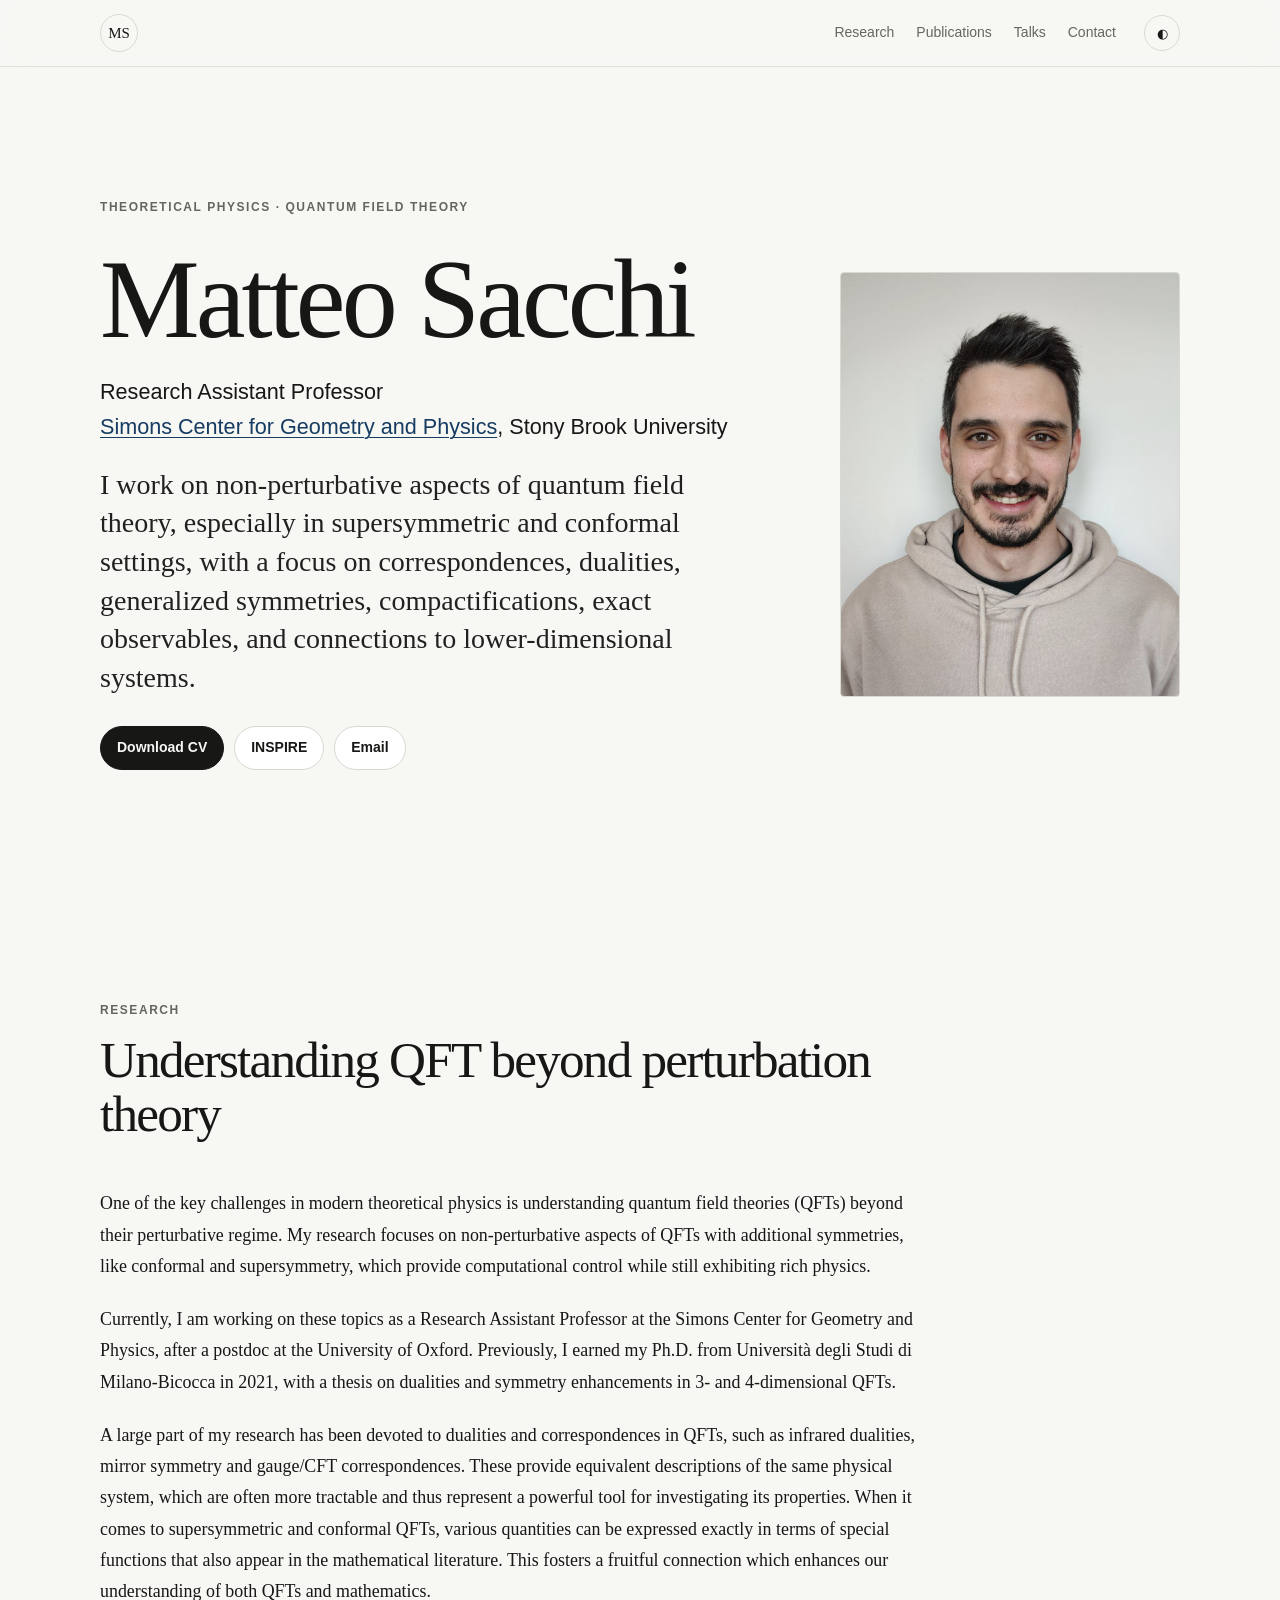
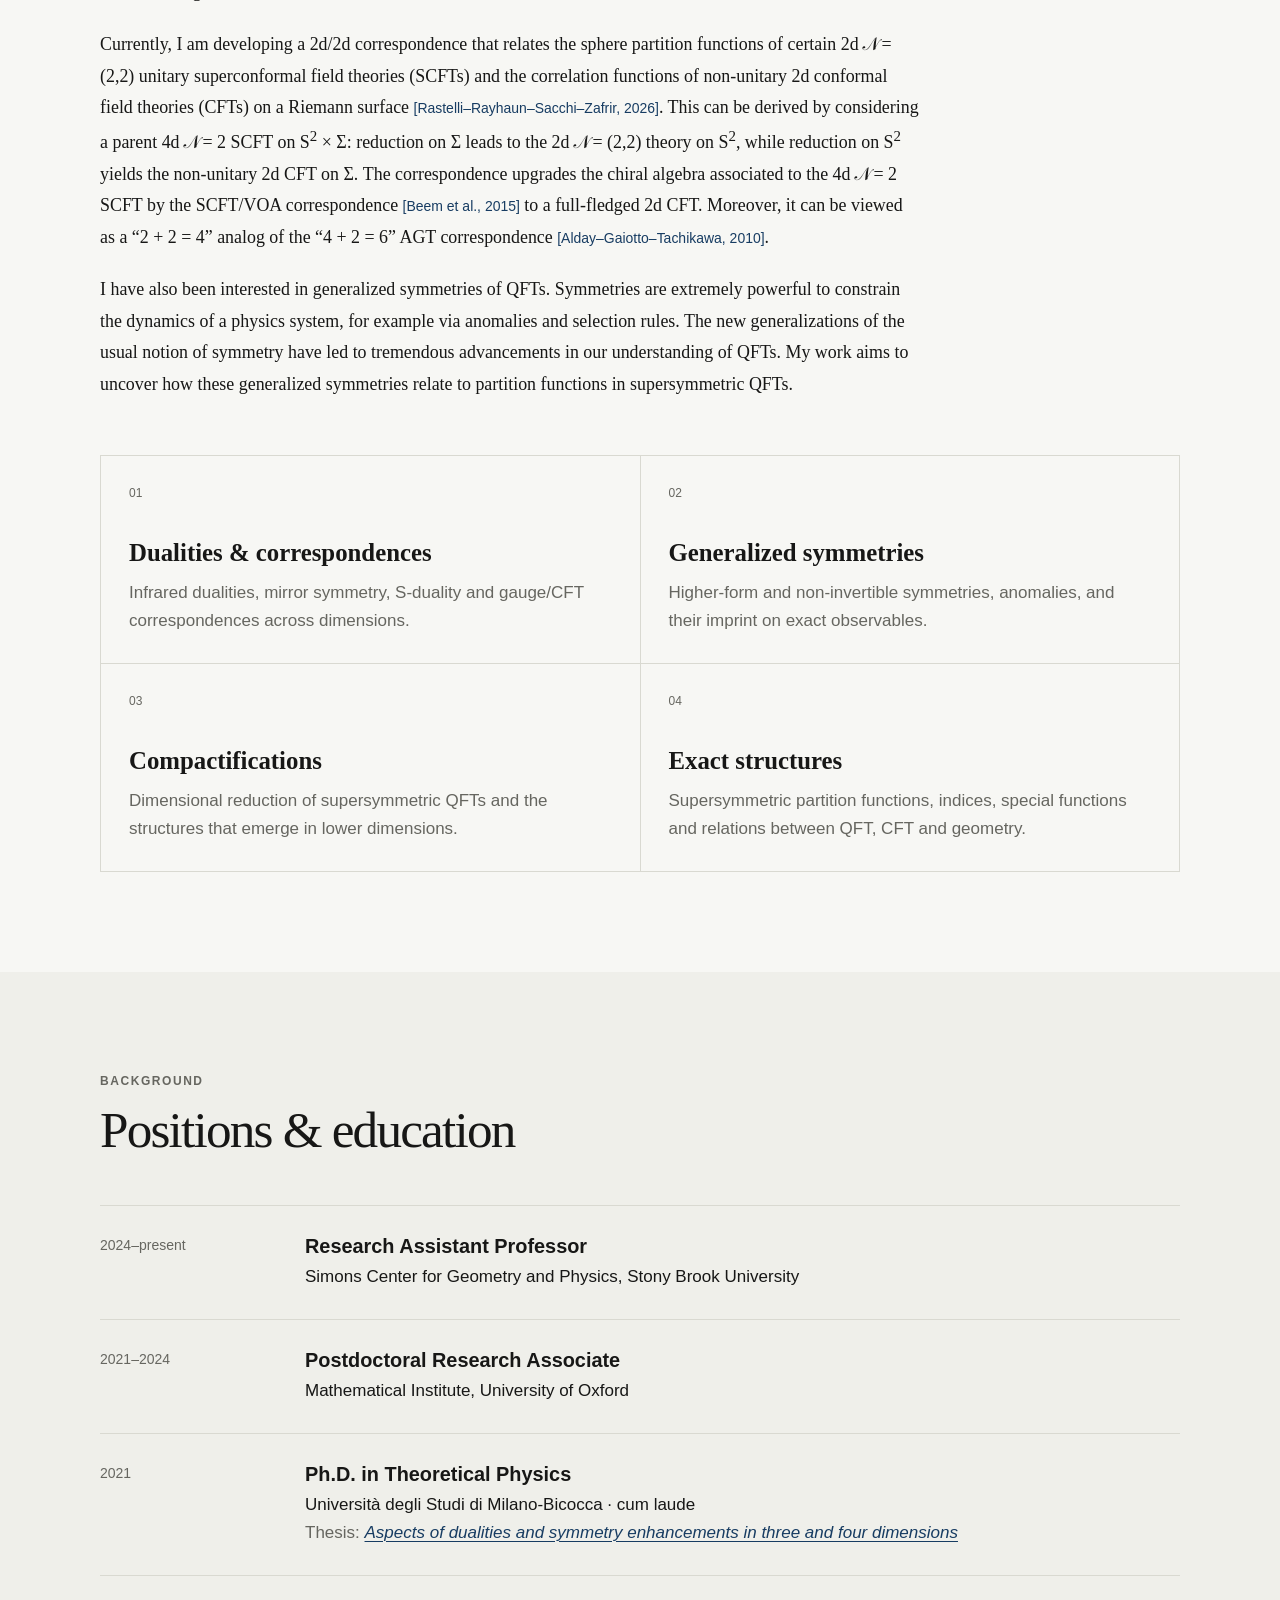
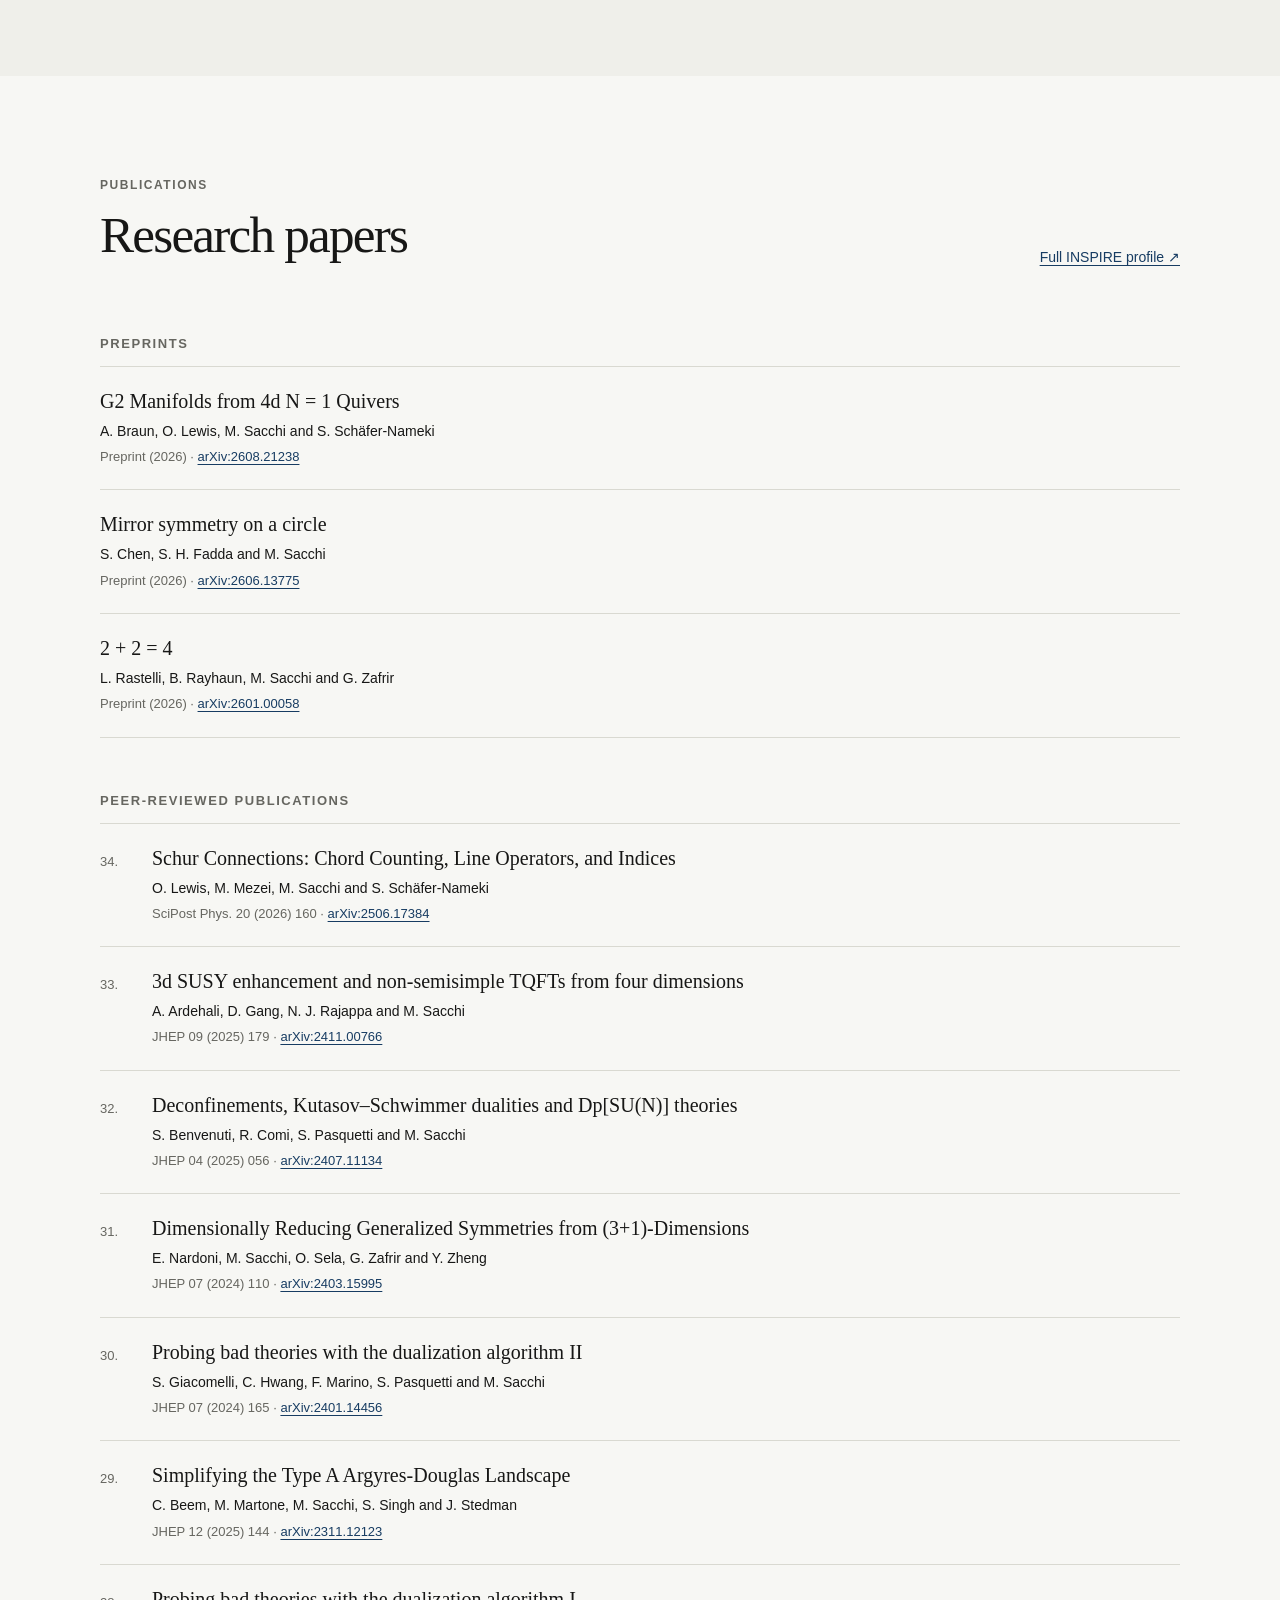
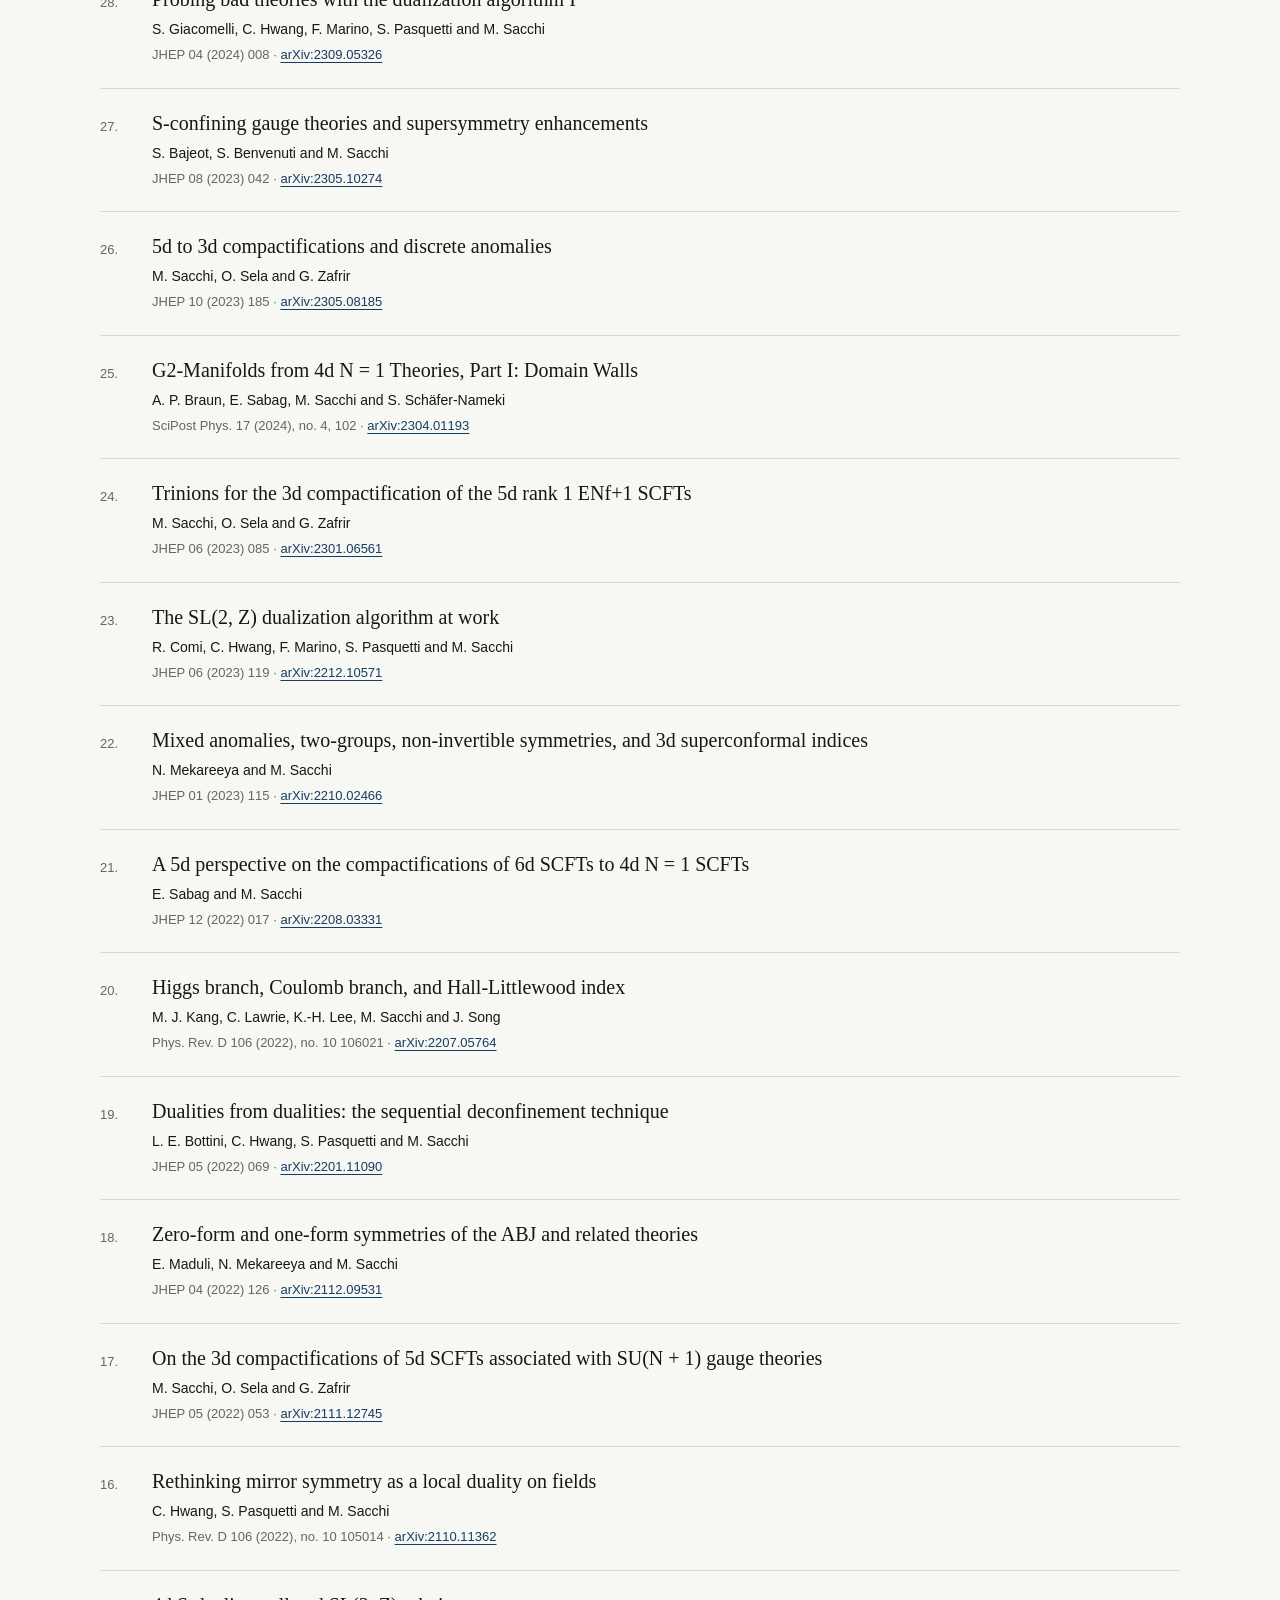
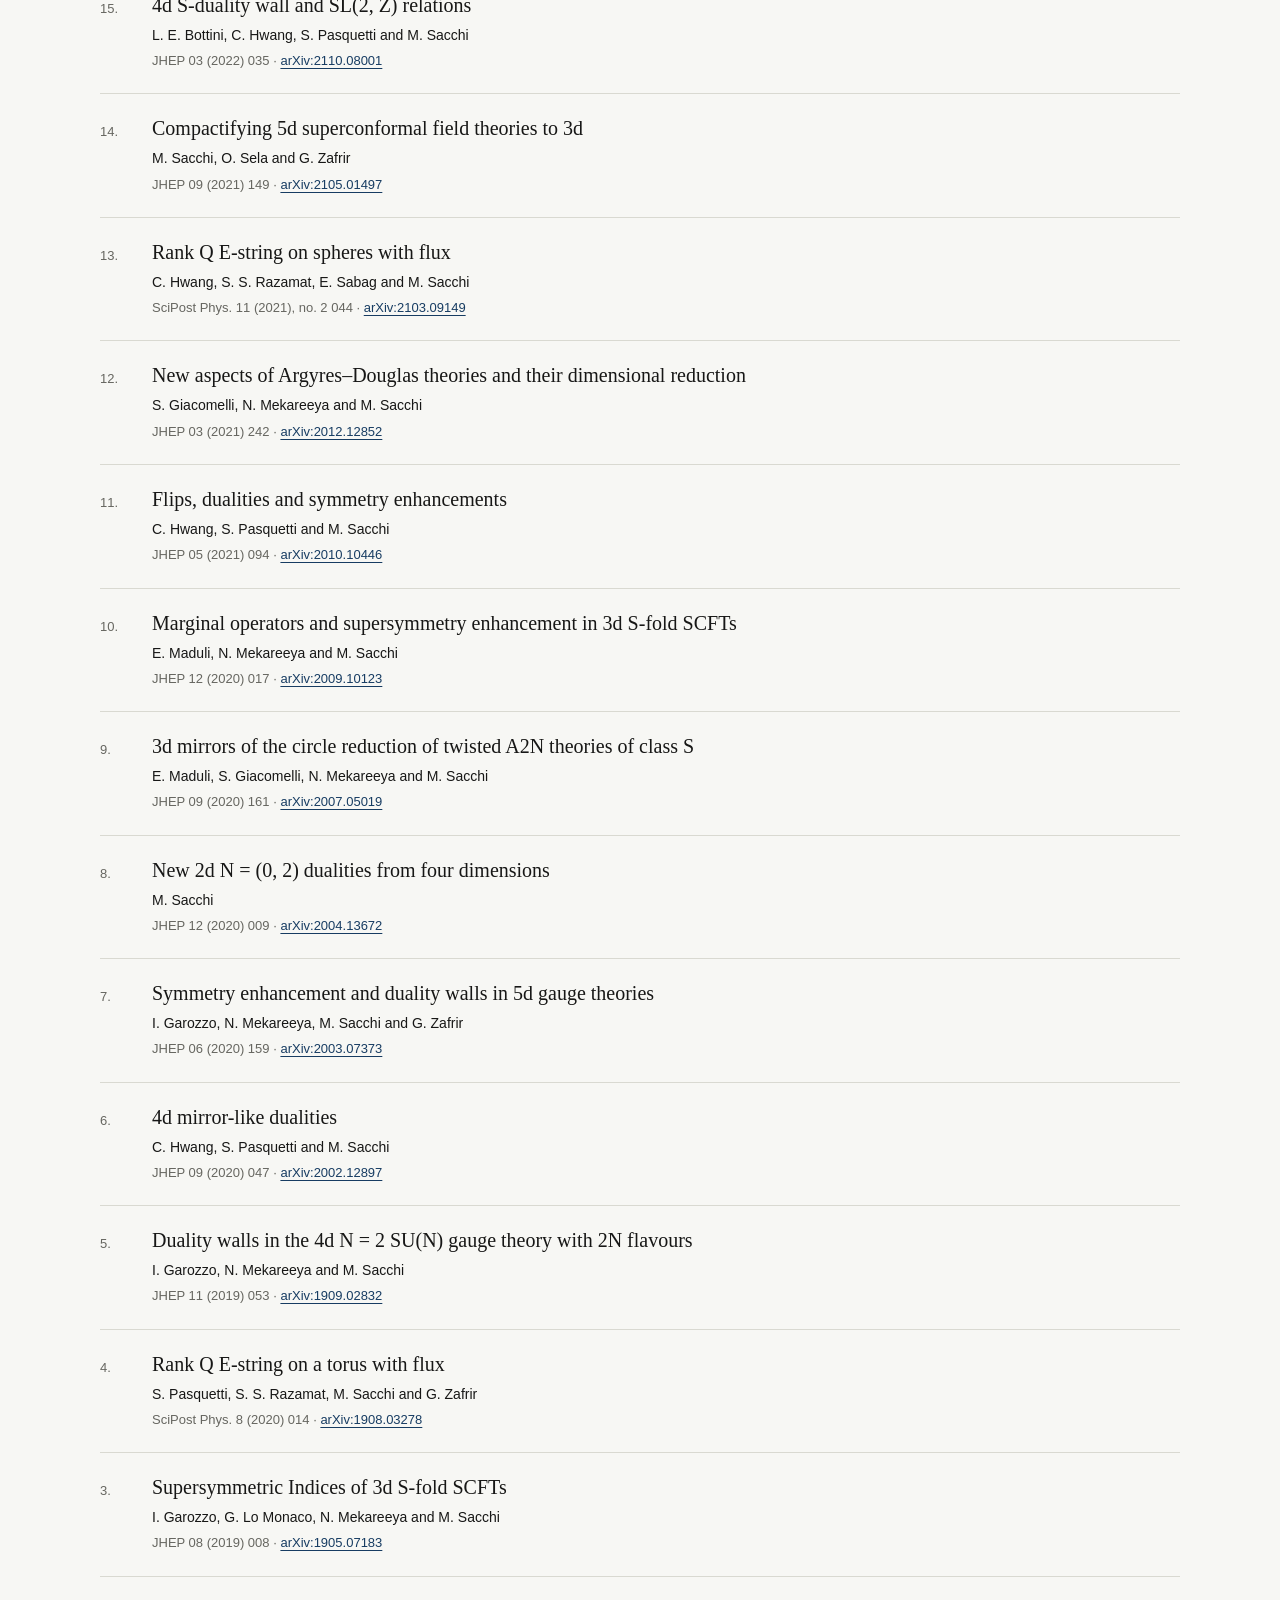
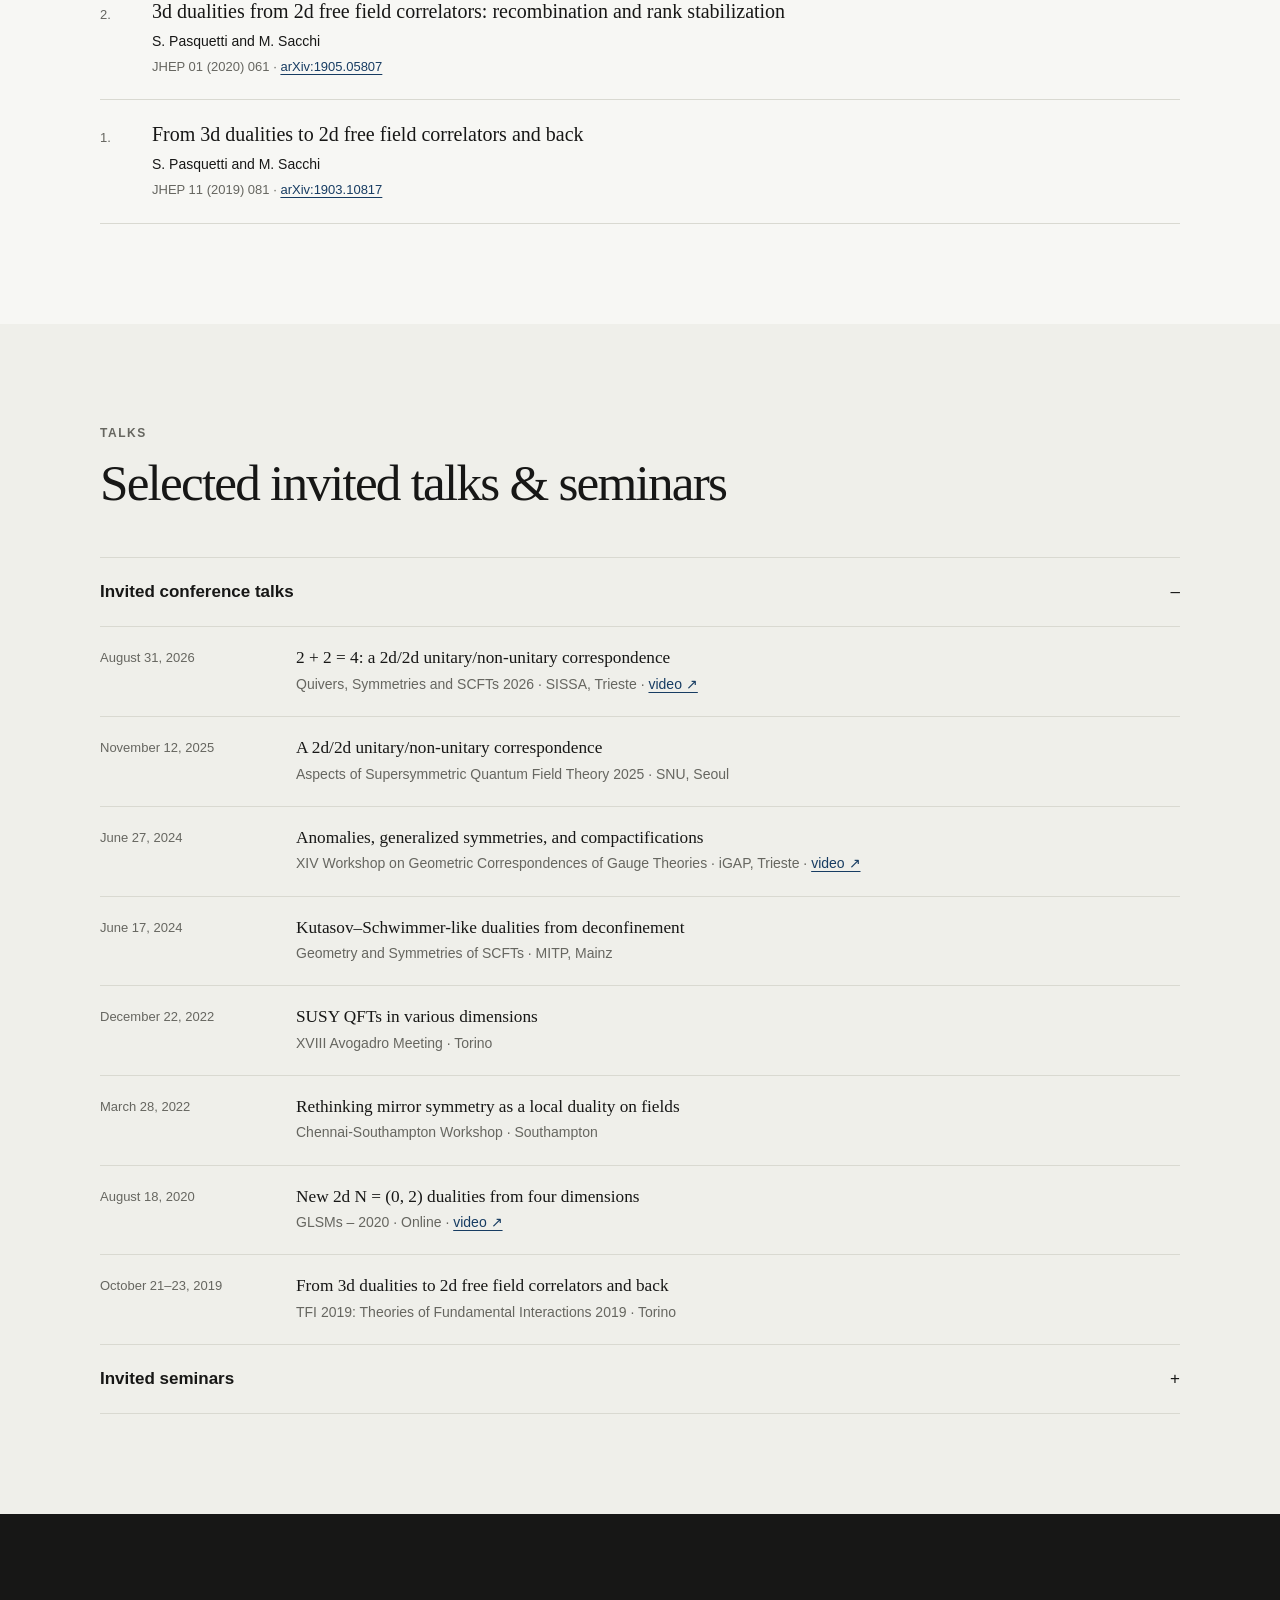
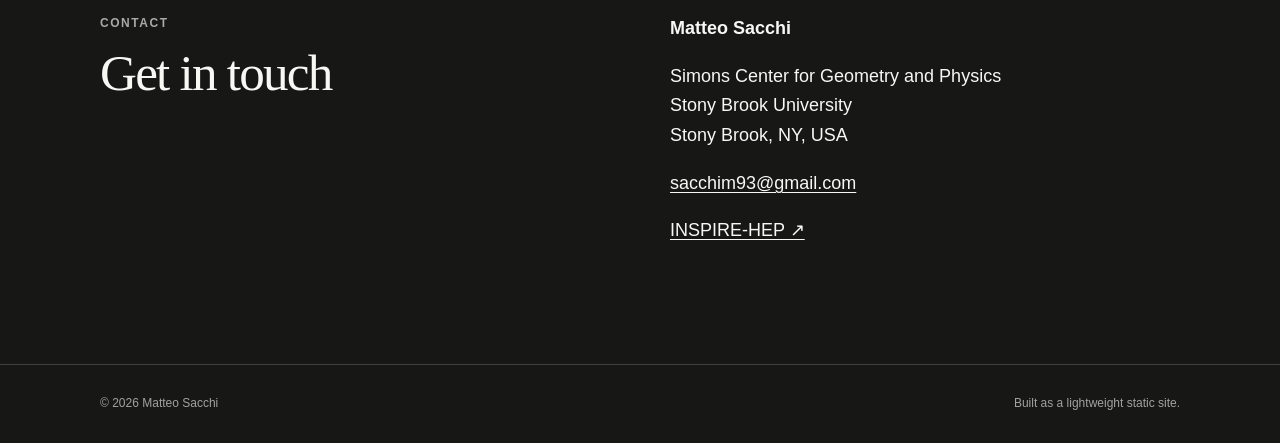
==== commit b8c5cfbd: "Add files via upload" ====
--- a/index.html
+++ b/index.html
@@ -17,7 +17,6 @@
         <a href="#research">Research</a>
         <a href="#publications">Publications</a>
         <a href="#talks">Talks</a>
-        <a href="#cv">CV</a>
         <a href="#contact">Contact</a>
       </nav>
       <button class="theme-toggle" id="theme-toggle" aria-label="Toggle color theme" title="Toggle color theme">◐</button>
@@ -35,8 +34,8 @@
         </p>
         <p class="hero-intro">
           I work on non-perturbative aspects of quantum field theory, especially in supersymmetric and conformal settings,
-          with a focus on dualities, generalized symmetries, compactifications, exact observables, and connections to
-          lower-dimensional systems.
+          with a focus on correspondences, dualities, generalized symmetries, compactifications, exact observables, and
+          connections to lower-dimensional systems.
         </p>
         <div class="hero-links">
           <a class="button primary" href="Matteo_Sacchi_CV.pdf">Download CV</a>
@@ -122,7 +121,7 @@
       <div class="container">
         <div class="section-heading">
           <p class="kicker">Background</p>
-          <h2>Positions, education & recognition</h2>
+          <h2>Positions &amp; education</h2>
         </div>
 
         <div class="timeline">
@@ -149,17 +148,6 @@
             </div>
           </article>
         </div>
-
-        <div class="awards">
-          <article>
-            <span>2022</span>
-            <p><strong>Sergio Fubini Prize</strong><br>Best Ph.D. thesis in Theoretical Physics achieved in Italy in 2022.</p>
-          </article>
-          <article>
-            <span>2018</span>
-            <p><strong>Yassen Stanislavov Stanev Prize</strong><br>Best master thesis in Theoretical Physics achieved in Italy in 2018.</p>
-          </article>
-        </div>
       </div>
     </section>
 
@@ -691,6 +679,15 @@
           </div>
         </article>
 
+
+        <article class="talk">
+          <div class="talk-date">April 28, 2022</div>
+          <div>
+            <h3>Rethinking mirror symmetry as a local duality on fields</h3>
+            <p>SEMPS16, University of Surrey</p>
+          </div>
+        </article>
+
         <article class="talk">
           <div class="talk-date">June 6, 2022</div>
           <div>
@@ -742,17 +739,7 @@
         </details>
       </div>
     </section>
-
-    <section id="cv" class="section container cv-section">
-      <div>
-        <p class="kicker">Curriculum vitae</p>
-        <h2>More detail, in one PDF.</h2>
-        <p class="prose narrow">My full CV includes publications, invited talks, teaching, mentoring, conference organization and refereeing activity.</p>
-      </div>
-      <a class="button primary large" href="Matteo_Sacchi_CV.pdf">Download CV ↗</a>
-    </section>
-
-    <section id="contact" class="section contact-section">
+<section id="contact" class="section contact-section">
       <div class="container contact-grid">
         <div>
           <p class="kicker">Contact</p>
